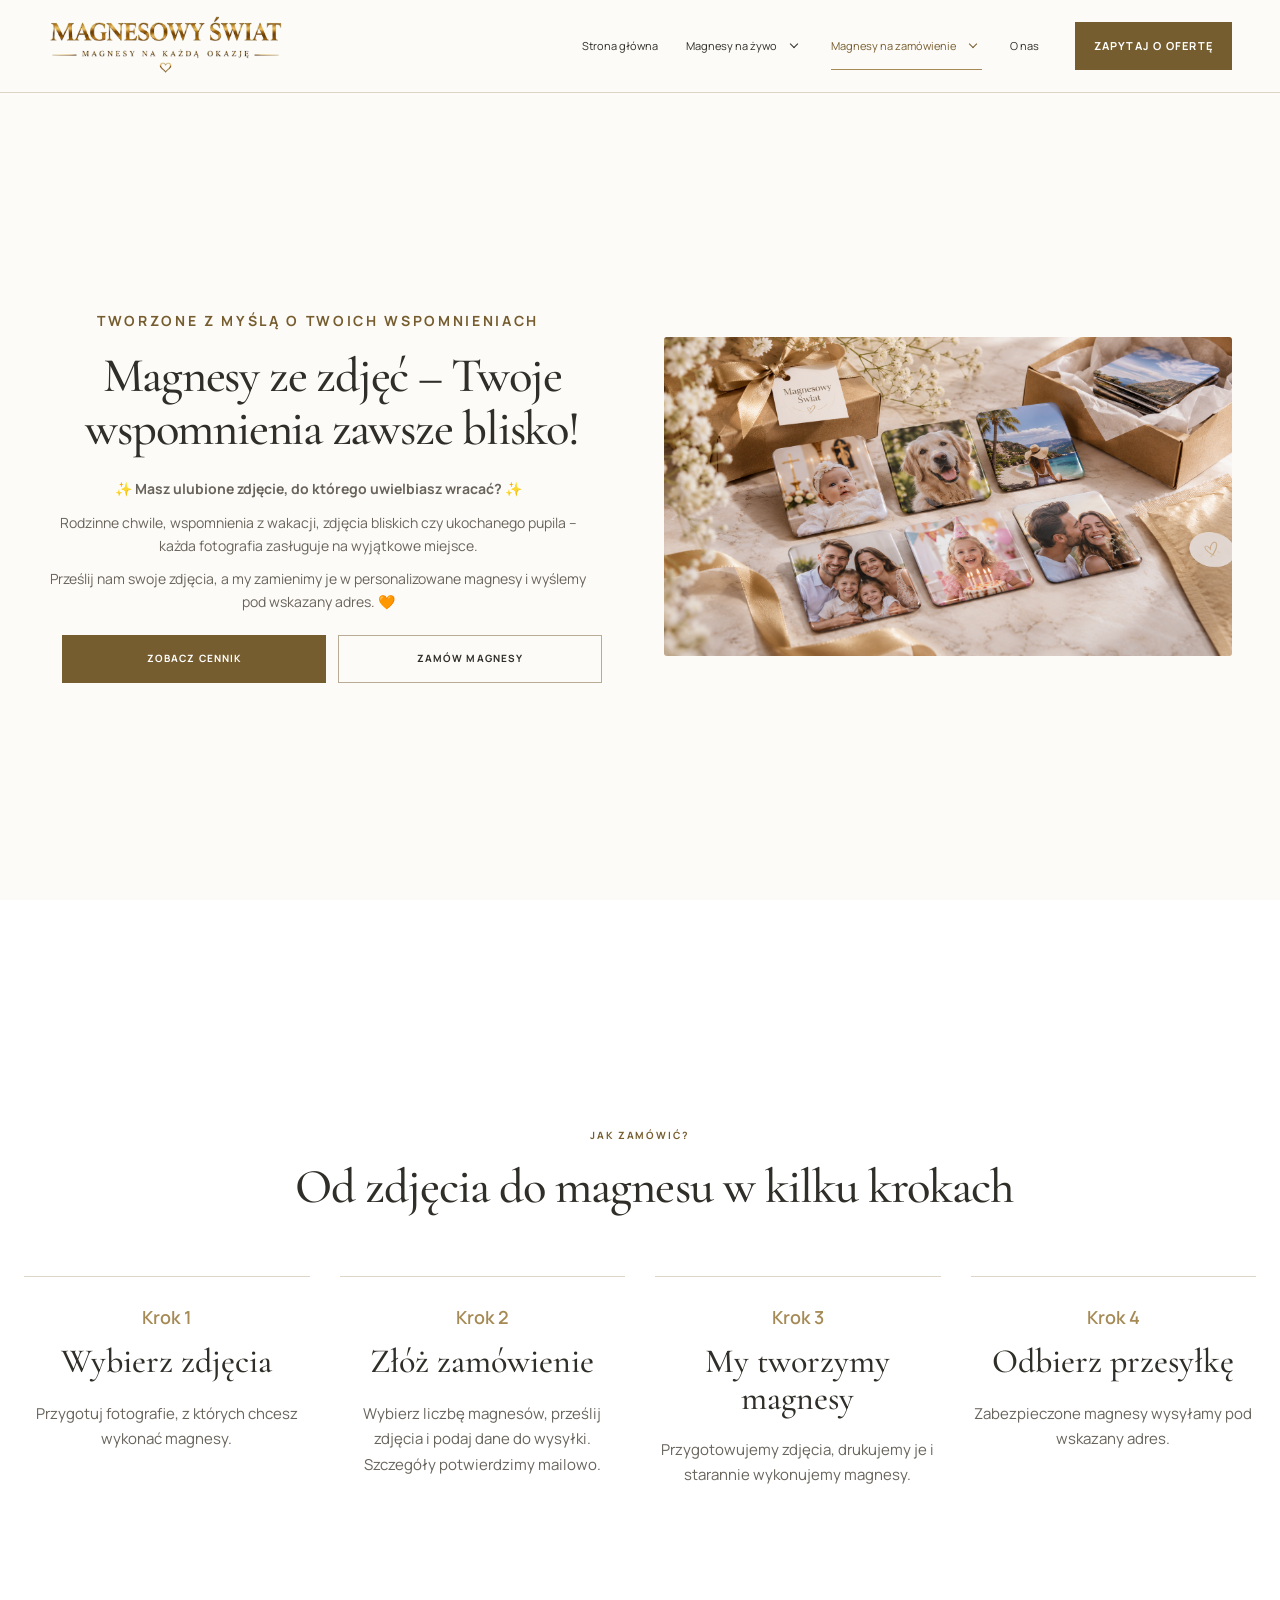
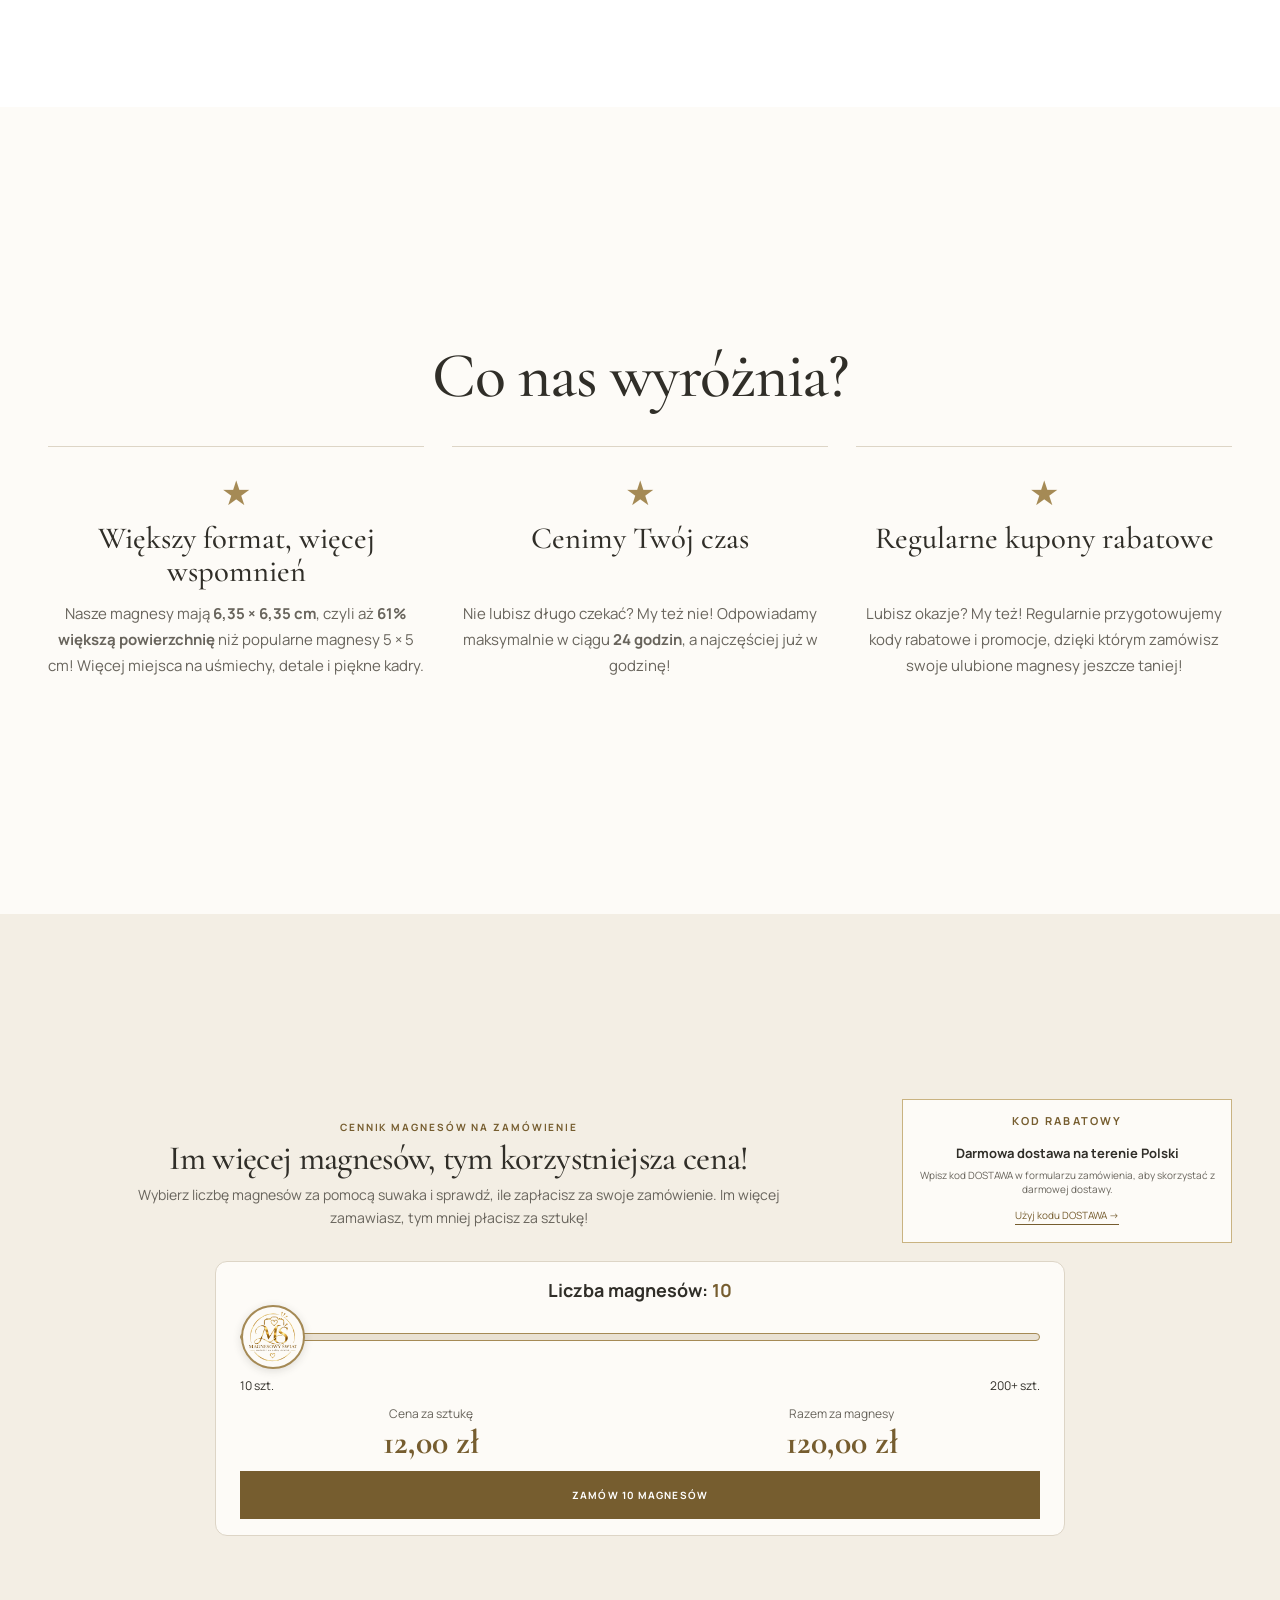
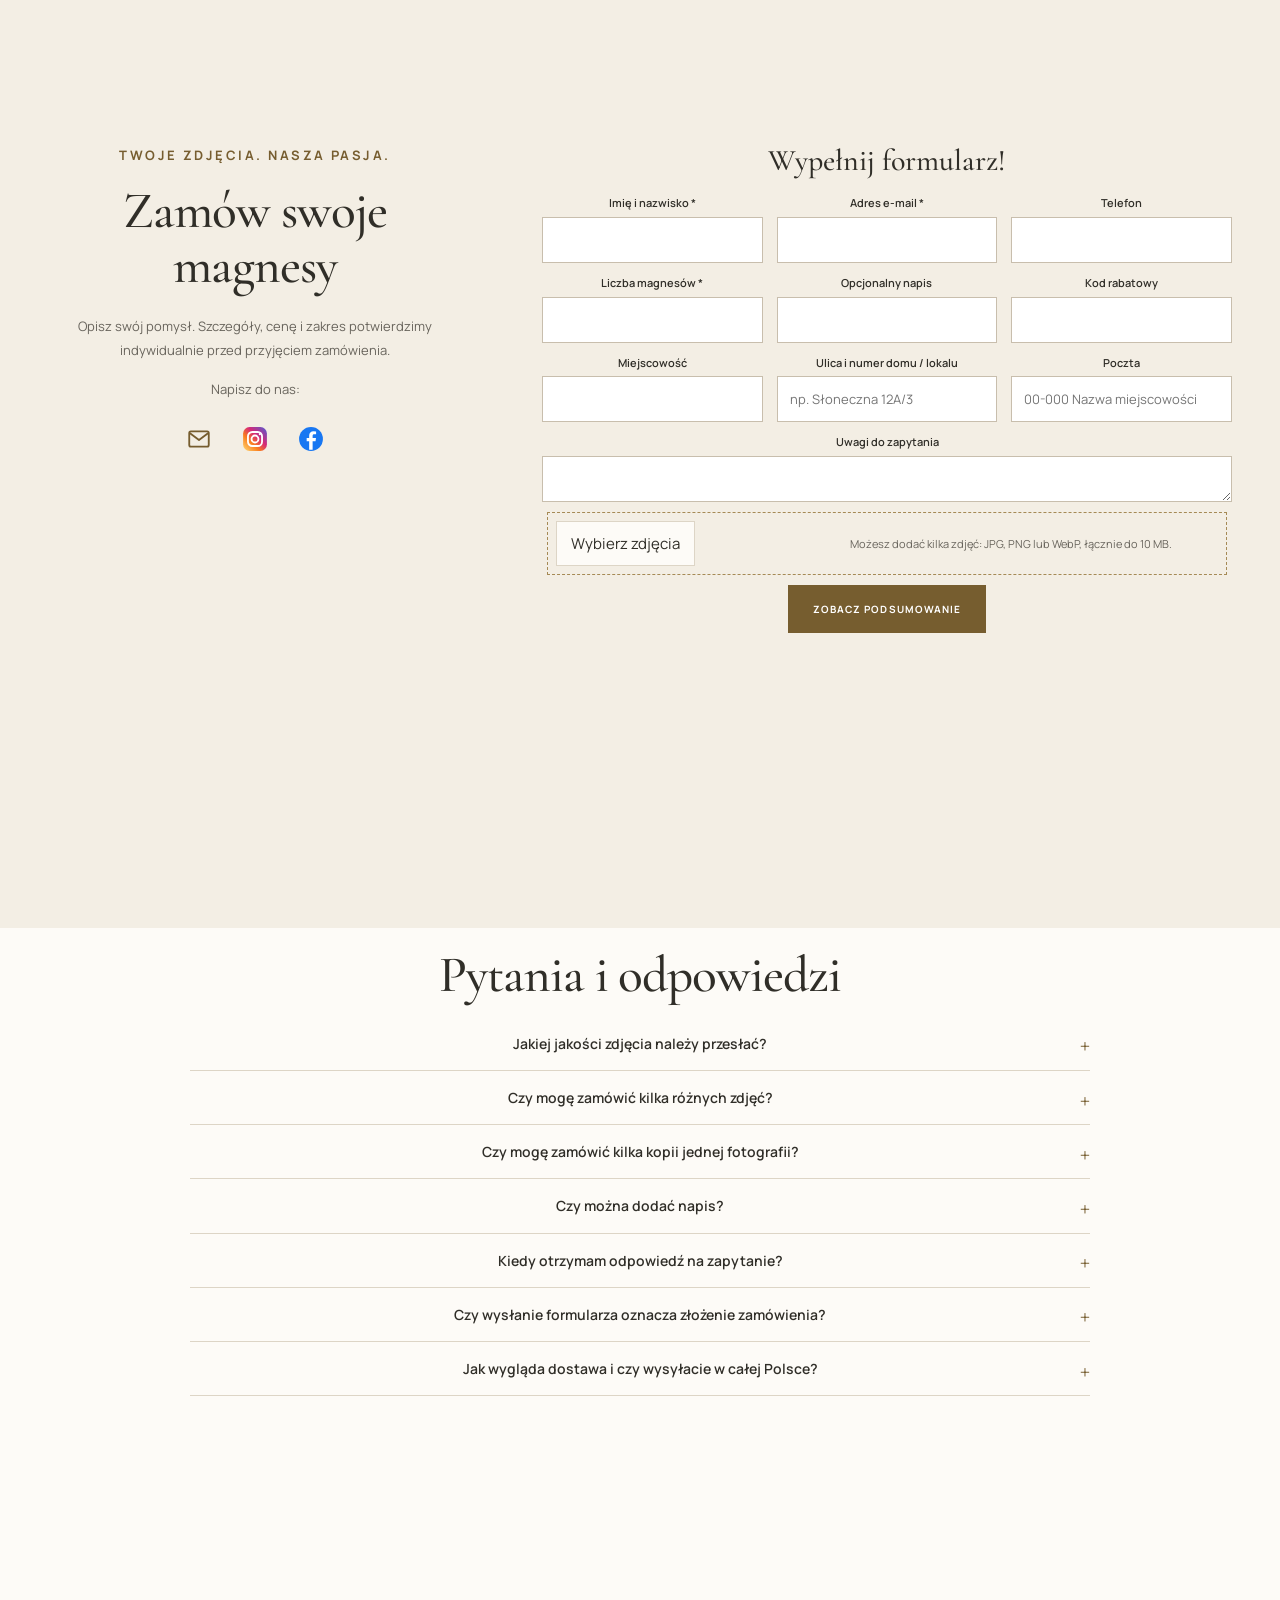
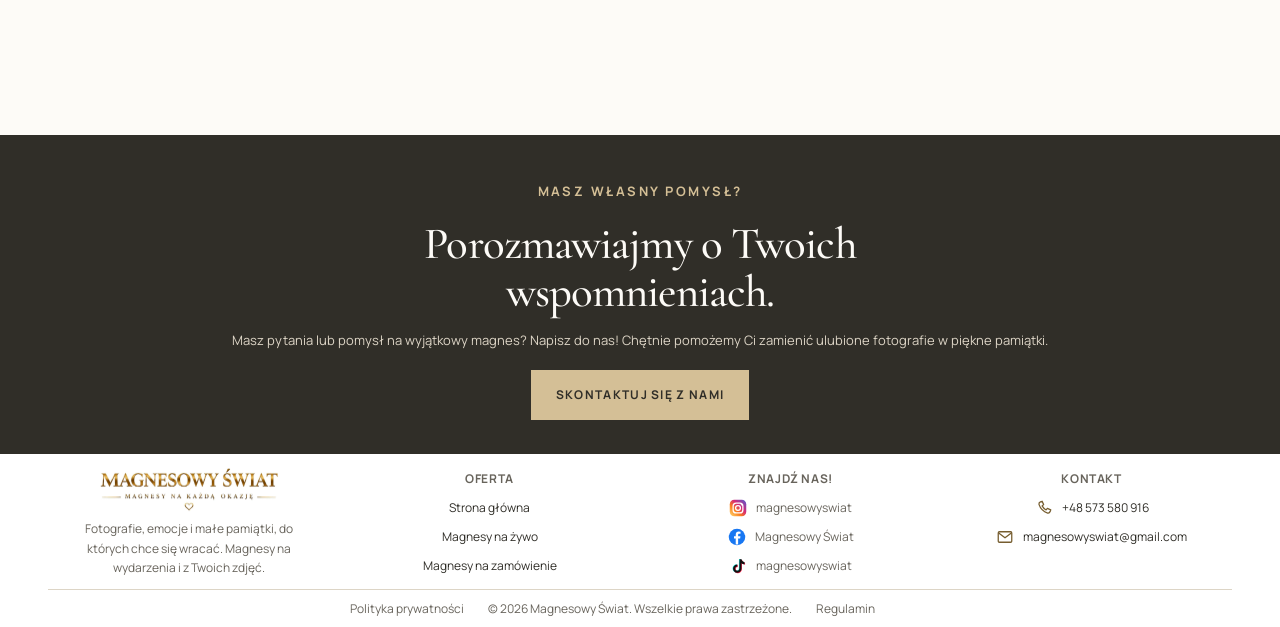
==== magnesy-na-zamowienie/index.html @ cea6df50 "Uprosc komunikat wysylania i zablokuj wielokrotne wyslanie" ====
<!doctype html>
<html lang="pl">
<head>
<meta charset="utf-8">
<meta name="viewport" content="width=device-width, initial-scale=1">
<title>Magnesy na zamówienie ze zdjęć | Magnesowy Świat</title>
<meta name="description" content="Zamień rodzinne, wakacyjne i ulubione zdjęcia w personalizowane magnesy 6,35 × 6,35 cm. Indywidualne zamówienia i wysyłka na terenie Polski.">
<meta name="robots" content="index, follow">
<link rel="canonical" href="https://magnesowyswiat.pl/magnesy-na-zamowienie/">
<script type="application/ld+json">
{
  "@context": "https://schema.org",
  "@type": "BreadcrumbList",
  "itemListElement": [
    {"@type": "ListItem", "position": 1, "name": "Magnesowy Świat", "item": "https://magnesowyswiat.pl/"},
    {"@type": "ListItem", "position": 2, "name": "Magnesy na zamówienie", "item": "https://magnesowyswiat.pl/magnesy-na-zamowienie/"}
  ]
}
</script>
<meta name="theme-color" content="#fdfbf7">
<link rel="icon" type="image/png" href="../images/logo.png">
<link rel="stylesheet" href="../css/style.css?v=20261112-caption-per-photo">
<script src="../js/calendar-pl.js?v=20261108-pl-calendar" defer></script>
<script src="../js/discounts-order.js?v=20261112-order-delivery-offer" defer></script>
<script src="../js/script.js?v=20261119-sending-state" defer>
</script>
</head>
<body class="page-order">
<a class="skip-link" href="#main">Przejdź do treści</a>
<header class="site-header">
<div class="wrap header-inner">
<a class="brand" href="../" aria-label="Magnesowy Świat — strona główna">
<img src="../images/logo-header.png" alt="Magnesowy Świat — magnesy na każdą okazję" width="720" height="182">
</a>
<button class="menu-toggle" type="button" aria-expanded="false" aria-controls="navigation" aria-label="Otwórz menu">☰</button>
<nav id="navigation" class="main-nav" aria-label="Nawigacja główna">
<a href="../">Strona główna</a>
<details class="nav-dropdown" data-service="live"><summary><a class="nav-service-link" href="../magnesy-na-zywo/">Magnesy na żywo</a> <span class="nav-chevron" aria-hidden="true"></span></summary><div class="nav-dropdown-links"><a href="../magnesy-na-zywo/">Cała oferta na żywo</a><a href="../magnesy-na-zywo/#jak-dzialamy">Jak działamy</a><a href="../magnesy-na-zywo/#okazje">Okazje</a><a href="../magnesy-na-zywo/#wyrozniki">Co nas wyróżnia</a><a href="../magnesy-na-zywo/#pakiety">Cennik</a><a href="../magnesy-na-zywo/#oferta-firmowa">Dla firm</a><a href="../magnesy-na-zywo/#rezerwacja">Zapytaj o termin</a></div></details>
<details class="nav-dropdown" data-service="order"><summary><a class="nav-service-link" href="../magnesy-na-zamowienie/">Magnesy na zamówienie</a> <span class="nav-chevron" aria-hidden="true"></span></summary><div class="nav-dropdown-links"><a href="../magnesy-na-zamowienie/">Cała oferta na zamówienie</a><a href="../magnesy-na-zamowienie/#jak-zamowic">Jak zamówić</a><a href="../magnesy-na-zamowienie/#wyrozniki">Co nas wyróżnia</a><a href="../magnesy-na-zamowienie/#cennik">Cennik</a><a href="../magnesy-na-zamowienie/#zamowienie">Zamów magnesy</a><a href="../magnesy-na-zamowienie/#faq">Pytania i odpowiedzi</a><a href="../magnesy-na-zamowienie/#kontakt">Kontakt</a></div></details>
<a href="../#o-nas">O nas</a>
<a class="button nav-cta" href="../#kontakt">Zapytaj o ofertę</a>
</nav>
</div>
</header>
<main id="main">
<section id="oferta" class="hero hero--service hero--order hero--compact">
<div class="wrap hero-grid">
<div class="hero-copy">
<p class="eyebrow">Tworzone z myślą o Twoich wspomnieniach</p>
<h1>Magnesy ze zdjęć – Twoje wspomnienia zawsze blisko!</h1>
<div class="hero-story">
<p>✨ <strong>Masz ulubione zdjęcie, do którego uwielbiasz wracać?</strong> ✨</p>
<p>Rodzinne chwile, wspomnienia z wakacji, zdjęcia bliskich czy ukochanego pupila – każda fotografia zasługuje na wyjątkowe miejsce.</p>
<p>Prześlij nam swoje zdjęcia, a my zamienimy je w personalizowane magnesy i wyślemy pod wskazany adres. 🧡</p>
</div>
<div class="actions">
<a class="button" href="#cennik">Zobacz cennik</a>
<a class="button button--outline" href="#zamowienie">Zamów magnesy</a>
</div>
</div>
<figure class="hero-image">
<img src="../images/na-zamowienie-glowne.png" alt="Magnesy ze zdjęciami rodziny, dziecka, psa i wakacji obok ozdobnych pudełek" loading="eager" fetchpriority="high" width="1672" height="941" decoding="async">
</figure>
</div>
</section>
<section id="jak-zamowic" class="section section--white">
<div class="wrap">
<div class="section-heading">
<p class="eyebrow">Jak zamówić?</p>
<h2 class="order-process-title">Od zdjęcia do magnesu w kilku krokach</h2>
</div>
<div class="step-grid">
<article class="process-step">
<span class="number">Krok 1</span>
<h3>Wybierz zdjęcia</h3>
<p>Przygotuj fotografie, z których chcesz wykonać magnesy.</p>
</article>
<article class="process-step">
<span class="number">Krok 2</span>
<h3>Złóż zamówienie</h3>
<p>Wybierz liczbę magnesów, prześlij zdjęcia i podaj dane do wysyłki. Szczegóły potwierdzimy mailowo.</p>
</article>
<article class="process-step">
<span class="number">Krok 3</span>
<h3>My tworzymy magnesy</h3>
<p>Przygotowujemy zdjęcia, drukujemy je i starannie wykonujemy magnesy.</p>
</article>
<article class="process-step">
<span class="number">Krok 4</span>
<h3>Odbierz przesyłkę</h3>
<p>Zabezpieczone magnesy wysyłamy pod wskazany adres.</p>
</article>
</div>
</div>
</section>
<section id="wyrozniki" class="section live-differences order-differences">
<div class="wrap">
<div class="section-heading">
<h2>Co nas wyróżnia?</h2>
</div>
<div class="live-benefits">
<article class="benefit">
<span class="benefit-star" aria-hidden="true">★</span>
<h3>Większy format, więcej wspomnień</h3>
<p>Nasze magnesy mają <strong>6,35 × 6,35 cm</strong>, czyli aż <strong>61% większą powierzchnię</strong> niż popularne magnesy 5 × 5 cm! Więcej miejsca na uśmiechy, detale i piękne kadry.</p>
</article>
<article class="benefit">
<span class="benefit-star" aria-hidden="true">★</span>
<h3>Cenimy Twój czas</h3>
<p>Nie lubisz długo czekać? My też nie! Odpowiadamy maksymalnie w ciągu <strong>24 godzin</strong>, a najczęściej już w godzinę!</p>
</article>
<article class="benefit">
<span class="benefit-star" aria-hidden="true">★</span>
<h3>Regularne kupony rabatowe</h3>
<p>Lubisz okazje? My też! Regularnie przygotowujemy kody rabatowe i promocje, dzięki którym zamówisz swoje ulubione magnesy jeszcze taniej!</p>
</article>
</div>
</div>
</section>
<section id="cennik" class="section section--soft">
<div class="wrap">
<div class="pricing-intro order-pricing-intro">
<div class="section-heading">
<p class="eyebrow">Cennik magnesów na zamówienie</p>
<h2>Im więcej magnesów, tym korzystniejsza cena!</h2>
<p>Wybierz liczbę magnesów za pomocą suwaka i sprawdź, ile zapłacisz za swoje zamówienie. Im więcej zamawiasz, tym mniej płacisz za sztukę!</p>
</div>
<aside class="launch-offer order-delivery-offer" aria-label="Rabat na darmową dostawę">
<div>
<p class="eyebrow">Kod rabatowy</p>
<p class="launch-title">Darmowa dostawa na terenie Polski</p>
<p class="launch-description">Wpisz kod DOSTAWA w formularzu zamówienia, aby skorzystać z darmowej dostawy.</p>
<button class="text-link" type="button" data-launch-code="DOSTAWA">Użyj kodu DOSTAWA →</button>
</div>
</aside>
</div>
<div class="quantity-calculator" data-quantity-calculator>
<label for="magnet-quantity">Liczba magnesów: <output id="magnet-count" for="magnet-quantity">10</output></label>
<input id="magnet-quantity" type="range" min="10" max="201" step="1" value="10">
<div class="quantity-range-labels"><span>10 szt.</span><span>200+ szt.</span></div>
<div id="magnet-bulk-field" class="field" hidden>
<label for="magnet-bulk-quantity">Podaj konkretną liczbę magnesów *</label>
<input id="magnet-bulk-quantity" type="number" min="201" max="10000" step="1" inputmode="numeric" disabled>
</div>
<div class="quantity-totals" aria-live="polite" aria-atomic="true">
<p>Cena za sztukę <strong id="magnet-unit-price">12,00 zł</strong></p>
<p>Razem za magnesy <strong id="magnet-total-price">120,00 zł</strong></p>
</div>
<p id="magnet-discount-note" class="field-hint" role="status"></p>
<a class="button" id="magnet-order" data-quantity="10" href="#zamowienie">Zamów 10 magnesów</a>
<noscript><p>Do przeliczania ceny suwakiem potrzebny jest JavaScript. Podaj liczbę magnesów w formularzu, a potwierdzimy cenę mailowo.</p></noscript>
</div>
</div>
</section>
<section id="zamowienie" class="section section--soft">
<div class="wrap">
<div class="form-layout">
<div class="form-intro">
<p class="eyebrow">Twoje zdjęcia. Nasza pasja.</p>
<h2>Zamów swoje magnesy</h2>
<p>Opisz swój pomysł. Szczegóły, cenę i zakres potwierdzimy indywidualnie przed przyjęciem zamówienia.</p>

<p>Napisz do nas:</p>
<ul class="live-contact-links">
<li>
<a class="contact-icon-link" href="mailto:magnesowyswiat@gmail.com" aria-label="Napisz: magnesowyswiat@gmail.com"><svg class="contact-icon" width="18" height="18" viewBox="0 0 24 24" fill="none" aria-hidden="true" focusable="false"><rect x="3" y="5" width="18" height="14" rx="1.5" stroke="currentColor" stroke-width="1.7"/><path d="m4 7 8 6 8-6" stroke="currentColor" stroke-width="1.7" stroke-linecap="round" stroke-linejoin="round"/></svg></a>
</li>
<li>
<a class="contact-icon-link" href="https://www.instagram.com/magnesowyswiat/" target="_blank" rel="noopener noreferrer" aria-label="Instagram: magnesowyswiat"><svg class="social-icon" width="18" height="18" fill="none" viewBox="0 0 24 24" aria-hidden="true" focusable="false"><defs><linearGradient id="contact-instagram-gradient" x1="0" y1="1" x2="1" y2="0"><stop stop-color="#FEDA75"/><stop offset=".35" stop-color="#FA7E1E"/><stop offset=".6" stop-color="#D62976"/><stop offset="1" stop-color="#4F5BD5"/></linearGradient></defs><rect x="1" y="1" width="22" height="22" rx="6" fill="url(#contact-instagram-gradient)" stroke="none"/><rect x="5.5" y="5.5" width="13" height="13" rx="4" stroke="#fff" stroke-width="1.7"/><circle cx="12" cy="12" r="3.2" stroke="#fff" stroke-width="1.7"/><circle cx="16.5" cy="7.5" r="1" fill="#fff" stroke="none"/></svg></a>
</li>
<li>
<a class="contact-icon-link" href="https://www.facebook.com/profile.php?id=61595989786052" target="_blank" rel="noopener noreferrer" aria-label="Facebook: Magnesowy Świat"><svg class="social-icon" width="18" height="18" fill="none" viewBox="0 0 24 24" aria-hidden="true" focusable="false"><circle cx="12" cy="12" r="11" fill="#1877F2" stroke="none"/><path d="M13.5 22v-8h2.7l.4-3h-3.1V9.2c0-.9.3-1.5 1.6-1.5h1.6V5a20 20 0 0 0-2.4-.2c-2.4 0-4 1.5-4 4.1V11H8v3h2.3v8Z" fill="#fff" stroke="none"/></svg></a>
</li>
</ul>
</div>
<form id="order-form" data-inquiry="order" action="https://formsubmit.co/magnesowyswiat@gmail.com" method="POST" enctype="multipart/form-data" accept-charset="UTF-8">
<input type="hidden" name="_subject" value="[NA ZAMÓWIENIE] Zapytanie o magnesy ze zdjęć | Magnesowy Świat">
<input type="hidden" name="Rodzaj zapytania" value="Magnesy na zamówienie ze zdjęć">
<input type="hidden" name="_template" value="table">
<input type="hidden" name="_captcha" value="false">
<input type="hidden" name="_url" value="https://magnesowyswiat.pl/magnesy-na-zamowienie/">
<input type="hidden" name="_next" value="https://magnesowyswiat.pl/magnesy-na-zamowienie/?wyslano=1#zamowienie">
<input type="text" name="_honey" tabindex="-1" autocomplete="off" aria-hidden="true" style="display:none">
<div data-attachments hidden></div>
<input type="hidden" name="Zdjęcia i liczba kopii" id="photo-summary">
<h3 class="form-fields-title">Wypełnij formularz!</h3>
<div class="form-grid">
<div class="field ">
<label for="f-name">Imię i nazwisko *</label>
<input id="f-name" name="Imię i nazwisko" required type="text" autocomplete="name">
</div>
<div class="field ">
<label for="f-email">Adres e-mail *</label>
<input id="f-email" name="email" required type="email" autocomplete="email">
</div>
<div class="field ">
<label for="f-phone">Telefon</label>
<input id="f-phone" name="Numer telefonu" type="tel" autocomplete="tel">
</div>
<div class="field ">
<label for="f-quantity">Liczba magnesów *</label>
<input id="f-quantity" name="Liczba magnesów" required type="number" min="1" max="10000">
</div>
<div class="field ">
<label for="f-caption">Opcjonalny napis</label>
<input id="f-caption" name="Napis" type="text">
</div>
<div class="field">
<label for="f-discount-code">Kod rabatowy</label>
<input id="f-discount-code" name="Kod rabatowy" type="text" maxlength="100" spellcheck="false" aria-describedby="discount-status">
</div>
<div class="discount-feedback field--full">
<p id="discount-status" class="field-hint" role="status"></p>
</div>
<fieldset class="field--full" aria-label="Dane do dostawy"><div class="form-grid">
<div class="field"><label for="f-delivery-town">Miejscowość</label><input id="f-delivery-town" name="Miejscowość dostawy" type="text" autocomplete="shipping address-level2" maxlength="150"></div>
<div class="field"><label for="f-delivery-street">Ulica i numer domu / lokalu</label><input id="f-delivery-street" name="Ulica i numer domu/lokalu" type="text" autocomplete="shipping street-address" maxlength="200" placeholder="np. Słoneczna 12A/3"></div>
<div class="field"><label for="f-post-office">Poczta</label><input id="f-post-office" name="Poczta" type="text" maxlength="160" placeholder="00-000 Nazwa miejscowości" pattern="[0-9]{2}-[0-9]{3}\s+\S.*" title="Wpisz kod i miejscowość poczty, np. 34-600 Limanowa"></div>
</div></fieldset>

<div class="field field--full">
<label for="f-message">Uwagi do zapytania</label>
<textarea id="f-message" name="Uwagi do zamówienia" rows="2" maxlength="5000">
</textarea>
</div>
<div class="field field--full">
<div class="upload-zone">
<input id="photos" type="file" accept="image/jpeg,image/png,image/webp" multiple aria-label="Dodaj zdjęcia" aria-describedby="photo-help">
<div class="upload-picker"><button id="photo-picker" type="button">Wybierz zdjęcia</button></div>
<p id="photo-help">Możesz dodać kilka zdjęć: JPG, PNG lub WebP, łącznie do 10 MB.</p>
</div>
<p id="photo-status" role="status"></p>
<div class="photo-previews" id="photo-previews"></div>
</div>
<div class="field--full">
<button class="button" type="submit">ZOBACZ PODSUMOWANIE</button>
<p class="form-status" role="status">
</p>
</div>
</div>
</form>
</div>
</div>
</section>
<section id="faq" class="section ">
<div class="wrap">
<div class="section-heading">
<h2>Pytania i odpowiedzi</h2>
</div>
<div class="faq">
<details>
<summary>Jakiej jakości zdjęcia należy przesłać?</summary>
<p>Najlepiej oryginalne, ostre i dobrze oświetlone pliki. Unikaj zrzutów ekranu i mocno skompresowanych kopii. Poprawność zdjęcia ocenimy przed realizacją. Plik powinien mieć proporcje kwadratu oraz rozdzielczość minimum 768 x 768 pikseli.</p>
</details>
<details>
<summary>Czy mogę zamówić kilka różnych zdjęć?</summary>
<p>Tak, możesz wybrać różne fotografie i ustalić liczbę magnesów dla każdej z nich.</p>
</details>
<details>
<summary>Czy mogę zamówić kilka kopii jednej fotografii?</summary>
<p>Tak. Przy każdym wybranym zdjęciu możesz podać liczbę egzemplarzy.</p>
</details>
<details>
<summary>Czy można dodać napis?</summary>
<p>Tak, wpisz propozycję napisu lub datę. Układ i czytelność potwierdzimy przed wykonaniem.</p>
</details>
<details>
<summary>Kiedy otrzymam odpowiedź na zapytanie?</summary>
<p>Odezwiemy się w ciągu maksymalnie 24 godzin, ale najczęściej odpisujemy już w ciągu godziny! Termin wykonania magnesów ustalimy indywidualnie przed przyjęciem zamówienia.</p>
</details>
<details>
<summary>Czy wysłanie formularza oznacza złożenie zamówienia?</summary>
<p>Przed przyjęciem zamówienia potwierdzimy mailowo liczbę magnesów, projekt, cenę, dostawę i termin. Wysłanie zapytania nie jest jeszcze potwierdzeniem zamówienia.</p>
</details>
<details>
<summary>Jak wygląda dostawa i czy wysyłacie w całej Polsce?</summary>
<p>Wysyłamy na terenie Polski, głównie do paczkomatów InPost. Wybrany punkt, koszt i termin nadania potwierdzamy przed realizacją zamówienia. Jeśli potrzebujesz innego sposobu dostawy, napisz do nas — ustalimy możliwości indywidualnie.</p>
</details>
</div>
</div>
</section>
<section id="kontakt" class="contact-banner order-contact-banner">
<div class="wrap">
<div>
<p class="eyebrow">Masz własny pomysł?</p>
<h2>Porozmawiajmy o Twoich wspomnieniach.</h2>
<p>Masz pytania lub pomysł na wyjątkowy magnes? Napisz do nas! Chętnie pomożemy Ci zamienić ulubione fotografie w piękne pamiątki.</p>
</div>
<a class="button " href="mailto:magnesowyswiat@gmail.com">Skontaktuj się z nami</a>
</div>
</section>
</main>
<footer class="site-footer">
<div class="wrap">
<div class="footer-grid">
<div class="footer-brand">
<a href="../">
<img src="../images/logo-header.png" alt="Magnesowy Świat" width="720" height="182" loading="lazy">
</a>
<p>Fotografie, emocje i małe pamiątki, do których chce się wracać. Magnesy na wydarzenia i z Twoich zdjęć.</p>
</div>
<div>
<p class="footer-heading">Oferta</p>
<div class="footer-links">
<a href="../">Strona główna</a>
<a href="../magnesy-na-zywo/">Magnesy na żywo</a>
<a href="../magnesy-na-zamowienie/">Magnesy na zamówienie</a>
</div>
</div>
<div>
<p class="footer-heading">Znajdź nas!</p>
<div class="footer-links">
<a class="social-link" href="https://www.instagram.com/magnesowyswiat" aria-label="Instagram: magnesowyswiat" target="_blank" rel="noopener noreferrer"><svg class="social-icon" width="18" height="18" fill="none" viewBox="0 0 24 24" aria-hidden="true" focusable="false"><defs><linearGradient id="footer-instagram-gradient" x1="0" y1="1" x2="1" y2="0"><stop stop-color="#FEDA75"/><stop offset=".35" stop-color="#FA7E1E"/><stop offset=".6" stop-color="#D62976"/><stop offset="1" stop-color="#4F5BD5"/></linearGradient></defs><rect x="1" y="1" width="22" height="22" rx="6" fill="url(#footer-instagram-gradient)" stroke="none"/><rect x="5.5" y="5.5" width="13" height="13" rx="4" stroke="#fff" stroke-width="1.7"/><circle cx="12" cy="12" r="3.2" stroke="#fff" stroke-width="1.7"/><circle cx="16.5" cy="7.5" r="1" fill="#fff" stroke="none"/></svg><span>magnesowyswiat</span></a>
<a class="social-link" href="https://www.facebook.com/profile.php?id=61595989786052" aria-label="Facebook: Magnesowy Świat" target="_blank" rel="noopener noreferrer"><svg class="social-icon" width="18" height="18" fill="none" viewBox="0 0 24 24" aria-hidden="true" focusable="false"><circle cx="12" cy="12" r="11" fill="#1877F2" stroke="none"/><path d="M13.5 22v-8h2.7l.4-3h-3.1V9.2c0-.9.3-1.5 1.6-1.5h1.6V5a20 20 0 0 0-2.4-.2c-2.4 0-4 1.5-4 4.1V11H8v3h2.3v8Z" fill="#fff" stroke="none"/></svg><span>Magnesowy Świat</span></a>
<a class="social-link" href="https://www.tiktok.com/@magnesowyswiat" aria-label="TikTok: magnesowyswiat" target="_blank" rel="noopener noreferrer"><svg class="social-icon" width="18" height="18" fill="none" viewBox="0 0 24 24" aria-hidden="true" focusable="false"><g stroke="none"><path d="M14 3h2.6a4.9 4.9 0 0 0 4.1 4.1v2.7a7.5 7.5 0 0 1-4.1-1.5v7.2a5.6 5.6 0 1 1-5.6-5.6v2.8a2.8 2.8 0 1 0 2.8 2.8Z" fill="#25F4EE" transform="translate(-.7 -.2)"/><path d="M14 3h2.6a4.9 4.9 0 0 0 4.1 4.1v2.7a7.5 7.5 0 0 1-4.1-1.5v7.2a5.6 5.6 0 1 1-5.6-5.6v2.8a2.8 2.8 0 1 0 2.8 2.8Z" fill="#FE2C55" transform="translate(.7 .5)"/><path d="M14 3h2.6a4.9 4.9 0 0 0 4.1 4.1v2.7a7.5 7.5 0 0 1-4.1-1.5v7.2a5.6 5.6 0 1 1-5.6-5.6v2.8a2.8 2.8 0 1 0 2.8 2.8Z" fill="#111111" transform="translate(0 0)"/></g></svg><span>magnesowyswiat</span></a>
</div>
</div>
<div>
<p class="footer-heading">Kontakt</p>
<div class="footer-links footer-contact">
<a class="footer-contact-link" href="tel:+48573580916" aria-label="Zadzwoń: +48 573 580 916"><svg class="contact-icon" width="18" height="18" viewBox="0 0 24 24" fill="none" aria-hidden="true" focusable="false"><path d="M7.2 3.8 9.5 3l2 4.5-2.1 1.7a15 15 0 0 0 5.4 5.4l1.7-2.1 4.5 2-.8 2.3a3 3 0 0 1-3.3 1.9A18.2 18.2 0 0 1 5.3 7.1a3 3 0 0 1 1.9-3.3Z" stroke="currentColor" stroke-width="1.7" stroke-linecap="round" stroke-linejoin="round"/></svg><span>+48 573 580 916</span></a>
<a class="footer-contact-link" href="mailto:magnesowyswiat@gmail.com" aria-label="Napisz: magnesowyswiat@gmail.com"><svg class="contact-icon" width="18" height="18" viewBox="0 0 24 24" fill="none" aria-hidden="true" focusable="false"><rect x="3" y="5" width="18" height="14" rx="1.5" stroke="currentColor" stroke-width="1.7"/><path d="m4 7 8 6 8-6" stroke="currentColor" stroke-width="1.7" stroke-linecap="round" stroke-linejoin="round"/></svg><span>magnesowyswiat@gmail.com</span></a>
</div>
</div>
</div>
<div class="footer-bottom">
<a class="footer-button" href="../polityka-prywatnosci.pdf" target="_blank" rel="noopener noreferrer" aria-label="Polityka prywatności (PDF, otwiera się w nowej karcie)">Polityka prywatności</a>
<span class="footer-copyright">© 2026 Magnesowy Świat. Wszelkie prawa zastrzeżone.</span>
<a class="footer-button" href="../regulamin.pdf" target="_blank" rel="noopener noreferrer" aria-label="Regulamin (PDF, otwiera się w nowej karcie)">Regulamin</a>
</div>
</div>
</footer>
<dialog id="info-dialog" aria-labelledby="info-title">
<div class="dialog-top">
<h2 id="info-title">Informacje</h2>
<button class="dialog-close" data-close aria-label="Zamknij">×</button>
</div>
<div class="dialog-body" id="info-body">
</div>
</dialog>
<dialog id="order-summary-dialog" class="order-summary-dialog" aria-labelledby="order-summary-title">
<div class="dialog-top">
<h2 id="order-summary-title">Podsumowanie zapytania</h2>
<button class="dialog-close" type="button" data-close aria-label="Zamknij podsumowanie">×</button>
</div>
<div id="order-summary-content" class="order-summary-content"></div>
<div class="order-summary-actions">
<button class="button button--outline" type="button" data-close>Wróć i popraw</button>
<button id="confirm-order-submit" class="button" type="submit" form="order-form">WYŚLIJ ZAPYTANIE</button>
</div>
</dialog>
<dialog class="lightbox" id="lightbox" aria-label="Powiększenie fotografii">
<div class="dialog-top">
<span>Inspiracje fotograficzne</span>
<button class="dialog-close" data-close aria-label="Zamknij zdjęcie">×</button>
</div>
<img id="lightbox-image" alt="">
<p class="lightbox-caption" id="lightbox-caption">
</p>
</dialog>
<noscript>
<style>form[data-inquiry]{display:none}@media(max-width:980px){.main-nav{display:flex;position:static;flex-wrap:wrap}.menu-toggle{display:none}.header-inner{flex-wrap:wrap}.site-header{position:static;height:auto}}</style>
<p class="wrap">Włącz JavaScript, aby wybrać zdjęcia i wysłać zapytanie z załącznikami. Bez niego skontaktuj się z nami e-mailem. Możesz napisać na magnesowyswiat@gmail.com.</p>
</noscript>
</body>
</html>
---- css/style.css ----
@import url('https://fonts.googleapis.com/css2?family=Cormorant+Garamond:wght@400;500;600;700&family=Jost:wght@300;400&family=Manrope:wght@400;500;600;700&display=swap');

:root {
  --white: #fff;
  --paper: #fdfbf7;
  --cream: #f3eee4;
  --sand: #e9e1d3;
  --gold: #a58a55;
  --gold-dark: #765d2f;
  --ink: #302e28;
  --muted: #68645c;
  --line: #ddd5c6;
  --serif: 'Cormorant Garamond', Georgia, serif;
  --sans: 'Manrope', Arial, sans-serif;
}
* { box-sizing: border-box; }
html { scroll-behavior: smooth; scroll-padding-top: 100px; }
body { margin: 0; color: var(--ink); background: var(--paper); font: 400 15px/1.8 var(--sans); }
body.menu-open { overflow: hidden; }
img { display: block; max-width: 100%; }
a { color: inherit; text-decoration: none; }
button, input, select, textarea { font: inherit; }
button, a, input, select, textarea, summary { -webkit-tap-highlight-color: transparent; }
button { cursor: pointer; }
button:disabled { cursor: default; }
button, input, select, textarea { border-radius: 0; }
:focus-visible { outline: 2px solid var(--gold-dark); outline-offset: 5px; }
[hidden] { display: none !important; }
h1, h2, h3, p, figure { margin: 0; }
h1, h2, h3 { font-family: var(--serif); font-weight: 500; line-height: 1.07; }
h1 { font-size: clamp(42px, 4.8vw, 72px); letter-spacing: -.025em; }
h2 { font-size: clamp(36px, 4vw, 54px); letter-spacing: -.02em; }
h3 { font-size: 30px; }
p { color: var(--muted); }
p + p { margin-top: 16px; }
.wrap { width: min(1260px, calc(100% - 96px)); margin-inline: auto; }
.section { padding: 96px 0; }
.section--soft { background: var(--cream); }
.section--white { background: var(--white); }
.eyebrow { display: block; font-size: 10px; line-height: 1.6; letter-spacing: .19em; text-transform: uppercase; font-weight: 700; color: var(--gold-dark); margin-bottom: 18px; }
.section-heading { max-width: 690px; margin-bottom: 44px; }
.section-heading p { margin-top: 20px; }
.text-link { text-decoration: underline; text-decoration-thickness: 1px; text-underline-offset: 5px; }
.actions { display: flex; align-items: center; flex-wrap: wrap; gap: 12px; margin-top: 30px; }
.button { display: inline-flex; align-items: center; justify-content: center; gap: 12px; min-height: 48px; padding: 13px 24px; border: 1px solid var(--gold-dark); background: var(--gold-dark); color: var(--white); text-transform: uppercase; font-size: 10px; letter-spacing: .11em; font-weight: 700; line-height: 1.5; transition: background .2s, border-color .2s, transform .2s; text-align: center; }
.button:hover { background: var(--ink); border-color: var(--ink); transform: translateY(-2px); }
.button--outline { color: var(--ink); background: transparent; border-color: #b8ac96; }
.button--outline:hover { color: var(--white); }
.button svg, .text-arrow svg { width: 18px; height: 18px; }
.icon { width: 24px; height: 24px; fill: none; stroke: currentColor; stroke-width: 1.35; stroke-linecap: round; stroke-linejoin: round; }
.skip-link { position: fixed; top: 8px; left: 12px; z-index: 1000; padding: 10px 18px; background: var(--white); transform: translateY(-200%); }
.skip-link:focus { transform: none; }
.site-header { position: sticky; top: 0; z-index: 100; background: rgba(253,251,247,.98); border-bottom: 1px solid var(--line); }
.header-inner { min-height: 92px; display: flex; align-items: center; justify-content: space-between; gap: 28px; }
.brand img { width: 235px; height: auto; }
.main-nav { display: flex; align-items: center; gap: 28px; }
.main-nav > a { font-size: 11px; white-space: nowrap; }
.main-nav > a:not(.button) { padding-block: 14px; border-bottom: 1px solid transparent; }
.main-nav > a:hover, .main-nav > a[aria-current=page] { color: var(--gold-dark); border-bottom-color: var(--gold); }
.main-nav .nav-cta { margin-left: 8px; padding: 13px 18px; color: var(--white); }
.menu-toggle { display: none; width: 46px; height: 46px; border: 1px solid var(--line); background: transparent; color: var(--ink); align-items: center; justify-content: center; }
.menu-toggle svg { width: 22px; height: 22px; }
.hero { padding: 48px 0 70px; }
.hero-grid { display: grid; grid-template-columns: 1fr 1fr; gap: 70px; align-items: center; }
.hero-copy { padding-block: 24px; }
.hero-copy h1 { margin-bottom: 28px; }
.hero-copy h1 em { font-style: normal; color: var(--gold-dark); }
.hero-copy p { font-size: 14px; max-width: 540px; }
.hero-image { position: relative; min-width: 0; }
.hero-image > img { width: 100%; height: clamp(460px, 46vw, 660px); object-fit: cover; border-radius: 3px; }
.hero--home .hero-image > img { object-position: 52% center; }
.photo-note { display: block; margin-top: 9px; font-size: 9px; color: var(--muted); letter-spacing: .015em; }
.offers-grid { display: grid; grid-template-columns: repeat(2, minmax(0, 1fr)); gap: 28px; }
.offer { min-width: 0; display: flex; flex-direction: column; overflow: hidden; border: 1px solid var(--line); border-radius: 14px; background: var(--paper); box-shadow: 0 8px 24px rgba(48,46,40,.035); }
.offer-photo { display: block; overflow: hidden; }
.offer-photo img { width: 100%; aspect-ratio: 16 / 10; height: auto; object-fit: cover; object-position: center 42%; transition: transform .5s; }
.offer:hover .offer-photo img { transform: scale(1.025); }
.offer-content { display: flex; flex: 1; flex-direction: column; padding: 28px 30px 30px; }
.offer-index { font-size: 10px; color: var(--gold-dark); letter-spacing: .12em; text-transform: uppercase; margin-bottom: 12px; }
.offer h3 { font-size: clamp(28px, 2.6vw, 36px); line-height: 1.15; margin-bottom: 16px; }
.offer p { font-size: 14px; line-height: 1.7; max-width: 510px; }
.offer p + p { margin-top: 10px; }
.offer-content p:last-of-type { margin-bottom: 24px; }
.offer-content .button { margin-top: auto; align-self: flex-start; min-width: 220px; }
.section.home-offers { padding-top: 32px; }
.page-home .home-offers { padding-bottom: 28px; }
.page-home #o-nas { padding-top: 28px; }
.home-offers .section-heading { max-width: 760px; margin-inline: auto; text-align: center; }
.home-offers .section-heading h2 { font-size: clamp(32px, 3.4vw, 46px); }
.home-offers .section-heading > p:not(.eyebrow) { max-width: 680px; margin-inline: auto; font-size: 14px; }
.benefit-grid { display: grid; grid-template-columns: repeat(4, 1fr); gap: 32px; }
.benefit { border-top: 1px solid var(--line); padding-top: 26px; }
.benefit .icon { color: var(--gold-dark); margin-bottom: 22px; width: 28px; height: 28px; }
.benefit h3 { font-size: 28px; margin-bottom: 12px; }
.benefit p { font-size: 13px; }
.gallery { display: grid; grid-template-columns: repeat(3, 1fr); gap: 24px; }
.gallery figure { min-width: 0; }
.gallery-photo { display: block; width: 100%; padding: 0; border: 0; background: var(--cream); overflow: hidden; text-align: left; }
.gallery-photo img { width: 100%; height: 270px; object-fit: cover; transition: transform .35s; }
.gallery-photo:hover img { transform: scale(1.03); }
.gallery figcaption { display: flex; justify-content: space-between; align-items: center; gap: 12px; margin-top: 12px; font-size: 12px; }
.gallery figcaption small { font-size: 9px; color: var(--muted); }
.photo-placeholder { min-height: 270px; display: flex; flex-direction: column; align-items: center; justify-content: center; gap: 12px; padding: 26px; background: var(--cream); border: 1px solid var(--line); text-align: center; }
.photo-placeholder .icon { width: 32px; height: 32px; color: var(--gold); }
.photo-placeholder span { font-family: var(--serif); font-size: 30px; }
.photo-placeholder small { max-width: 220px; color: var(--muted); font-size: 10px; }
.editorial { display: grid; grid-template-columns: .9fr 1.1fr; gap: 90px; align-items: center; }
.editorial-copy h2 { margin-bottom: 26px; }
.editorial-copy p { font-size: 14px; }
.signature { margin-top: 24px; width: 185px; height: auto; }
.area { display: grid; grid-template-columns: 1fr 1.4fr; gap: 60px; align-items: start; padding-block: 44px; border-block: 1px solid var(--line); }
.area h2 { font-size: 42px; }
.area p { max-width: 650px; font-size: 15px; }
.area .icon { margin-bottom: 16px; color: var(--gold-dark); }
.contact-banner { background: var(--ink); color: var(--paper); padding-block: 38px; }
.contact-banner .wrap { display: flex; gap: 24px; justify-content: space-between; align-items: center; }
.contact-banner h2 { max-width: 650px; font-size: clamp(36px, 4vw, 54px); }
.contact-banner .eyebrow { color: #d4bf96; }
.contact-banner p { color: #ddd5c6; margin-top: 14px; font-size: 13px; }
.contact-banner .actions { margin: 0; flex-shrink: 0; flex-direction: column; align-items: stretch; }
.contact-banner#kontakt .actions { width: min(100%, 360px); }
.contact-banner .button { min-height: 50px; padding: 12px 24px; color: var(--ink); background: #d4bf96; border-color: #d4bf96; font-size: 12px; line-height: 1.5; text-align: center; }
.contact-banner .button--outline { color: var(--ink); background: var(--paper); border-color: var(--paper); }
.contact-banner .button:hover { color: var(--ink); background: var(--white); border-color: var(--white); }
#kontakt.order-contact-banner .wrap { flex-direction: column; justify-content: center; align-items: center; text-align: center; }
#kontakt.order-contact-banner .wrap > div { max-width: 1100px; }
#kontakt.order-contact-banner h2,
#kontakt.order-contact-banner p { margin-inline: auto; }
.page-order #kontakt.order-contact-banner { padding-block: 34px; }
.page-order #kontakt.order-contact-banner .wrap { gap: 18px; }
.page-order #kontakt.order-contact-banner h2 { font-size: clamp(38px, 3.5vw, 52px); line-height: 1.08; }
.page-order #kontakt.order-contact-banner p { margin-top: 12px; }
.page-order #kontakt.order-contact-banner .button { min-height: 50px; padding-block: 12px; }
.page-order .site-footer { padding-top: 14px; }
.page-order .footer-grid { gap: 20px; padding-bottom: 10px; }
.page-order .footer-brand img { width: 180px; margin-bottom: 6px; }
.page-order .footer-heading { margin-bottom: 5px; }
.page-order .footer-links { gap: 3px; }
.page-order .footer-bottom { padding-block: 8px; }
.site-footer { padding-top: 24px; background: var(--white); }
.site-footer > .wrap { width: min(1440px, calc(100% - 96px)); }
.footer-grid { display: grid; grid-template-columns: repeat(4, minmax(0, 1fr)); align-items: start; gap: clamp(24px, 3vw, 48px); padding-bottom: 20px; }
.footer-grid > div { min-width: 0; }
.footer-grid > div:not(.footer-brand) { text-align: center; }
.footer-brand img { width: 200px; height: auto; margin-bottom: 12px; }
.footer-brand { text-align: center; }
.footer-brand img { margin-inline: auto; }
.footer-brand p { max-width: 250px; margin-inline: auto; font-size: 12px; line-height: 1.6; }
.footer-heading { display: block; font-size: 12px; letter-spacing: .05em; text-transform: uppercase; font-weight: 700; margin-bottom: 10px; }
.footer-links { display: flex; flex-direction: column; gap: 7px; font-size: 12px; line-height: 1.6; }
.footer-links > a { display: flex; align-items: center; min-height: 26px; text-align: center; font: inherit; }
.footer-contact-link { display: inline-flex; align-items: center; gap: 9px; min-height: 26px; }
.footer-contact-link span { overflow-wrap: anywhere; }
.footer-grid > div:not(.footer-brand) .footer-links { align-items: center; }
.contact-icon { display: block; flex: 0 0 18px; width: 18px; height: 18px; color: var(--gold-dark); }
.footer-links a:hover, .footer-button:hover { color: var(--gold-dark); }
.footer-button { display: inline; width: fit-content; padding: 0; border: 0; background: none; color: var(--muted); text-align: left; font: inherit; }
.footer-links small { font-size: 9px; color: var(--muted); }
.footer-bottom { padding: 12px 0; border-top: 1px solid var(--line); display: grid; grid-template-columns: minmax(0, 1fr) auto minmax(0, 1fr); align-items: center; gap: 8px 24px; font-size: 12px; color: var(--muted); }
.footer-bottom > :first-child { justify-self: end; }
.footer-bottom > :nth-child(2) { justify-self: center; text-align: center; }
.footer-bottom > :last-child { justify-self: start; text-align: left; }
.hero--service { padding-top: 20px; }
.hero--service h1 { font-size: clamp(40px, 4.3vw, 62px); }
.step-grid { display: grid; grid-template-columns: repeat(4, 1fr); gap: 30px; }
.process-step { padding-top: 20px; border-top: 1px solid var(--line); }
.process-step .number { display: block; font: 400 48px/1 var(--serif); color: var(--gold); margin-bottom: 24px; }
#jak-dzialamy, #jak-zamowic { text-align: center; }
#okazje > .wrap > .section-heading { margin-inline: auto; text-align: center; }
#jak-dzialamy .section-heading, #jak-zamowic .section-heading { margin-inline: auto; }
#jak-zamowic .order-process-title { max-width: none; white-space: nowrap; font-size: clamp(14px, 3.8vw, 62px); letter-spacing: -.02em; }
@media (min-width: 981px) {
 #jak-zamowic.section { display: flex; align-items: center; padding-block: 40px; }
 #jak-zamowic > .wrap { display: grid; width: calc(100% - 48px); gap: clamp(46px, 7vh, 76px); }
 #jak-zamowic .section-heading { margin-bottom: 0; }
 #jak-zamowic .process-step { padding-top: 28px; }
 #jak-zamowic .process-step .number { margin-bottom: 20px; font-size: 24px; }
 #jak-zamowic .process-step h3 { margin-bottom: 20px; font-size: clamp(34px, 2.35vw, 44px); }
 #jak-zamowic .process-step p { max-width: 420px; margin-inline: auto; font-size: 15px; line-height: 1.7; }
}
#jak-dzialamy .process-step .number,
#jak-zamowic .process-step .number { display: block; font: 600 18px/1.4 var(--sans); color: var(--gold); margin-bottom: 14px; }
.live-differences .benefit-star { display: block; font: 400 28px/1 var(--sans); color: var(--gold); margin-bottom: 14px; }
.page-order .order-differences { min-height: calc(100dvh - 100px); }
.page-order .order-differences .section-heading h2 { font-size: clamp(56px, 5vw, 74px); }
.page-order .order-differences .benefit-star { font-size: 34px; }
.page-order .order-differences .benefit h3 { font-size: clamp(30px, 2.4vw, 38px); }
.page-order .order-differences .benefit p { font-size: 15px; line-height: 1.75; }
.process-step h3 { font-size: 27px; margin-bottom: 14px; }
.process-step p { font-size: 12px; }
.occasion-grid { display: grid; grid-template-columns: repeat(4, minmax(0, 1fr)); gap: 18px; }
.occasion-card { min-width: 0; background: var(--paper); border: 1px solid var(--line); overflow: hidden; }
.occasion-card img { display: block; width: 100%; height: 190px; object-fit: cover; }
.occasion-card-content { padding: 22px; }
.occasion-card h3 { font-size: 24px; line-height: 1.2; margin-bottom: 8px; }
.occasion-card p { font-size: 12px; margin: 0; }
.section-note { margin-top: 28px; font-size: 12px; max-width: 920px; }
.pricing-grid { display: grid; grid-template-columns: repeat(4, 1fr); gap: 18px; }
.price-card { position: relative; display: flex; flex-direction: column; padding: 30px 24px 24px; border: 1px solid var(--line); background: var(--paper); }
.price-card--featured { border-color: var(--gold-dark); }
.price-tag { position: absolute; top: -13px; left: 24px; background: var(--gold-dark); color: var(--white); padding: 3px 12px; font-size: 9px; letter-spacing: .12em; }
.price-card h3 { font-family: var(--sans); text-transform: uppercase; font-size: 11px; letter-spacing: .16em; font-weight: 700; }
.price { font: 500 46px/1.2 var(--serif); margin: 20px 0; }
.price small { font: 400 16px var(--sans); }
.price-card ul { list-style: none; padding: 16px 0; margin: 0 0 18px; border-block: 1px solid var(--line); font-size: 12px; }
.price-card li + li { margin-top: 8px; }
.price-card p { font-size: 12px; margin-bottom: 24px; flex: 1; }
.price-card .button { width: 100%; padding-inline: 10px; }
.page-live #pakiety .price-card { text-align: center; }
.page-live #pakiety .price-card h3 { font-size: 18px; letter-spacing: .1em; }
.page-live #pakiety .price { font-family: 'Jost', var(--sans); font-size: clamp(50px, 4.2vw, 60px); font-weight: 300; line-height: 1; font-variant-numeric: lining-nums tabular-nums; letter-spacing: -.025em; color: var(--gold-dark); }
.page-live #pakiety .price small { display: inline-block; margin-left: .24em; font-family: 'Jost', var(--sans); font-size: 15px; font-weight: 300; letter-spacing: .02em; vertical-align: .2em; }
.page-live #pakiety .price-card ul { justify-content: center; }
.page-live #pakiety .price-card .button { align-self: center; }
.page-live #pakiety .price-tag { left: 50%; transform: translateX(-50%); }
#rezerwacja { text-align: center; }
#rezerwacja .form-intro { width: 100%; margin-inline: auto; text-align: center; }
#rezerwacja .live-contact-links { justify-content: center; }
#zamowienie .form-intro { width: 100%; margin-inline: auto; text-align: center; }
#zamowienie .live-contact-links { justify-content: center; }
.page-order #zamowienie.section { padding-block: 24px; }
#rezerwacja .field input,
#rezerwacja .field select,
#rezerwacja .field textarea { text-align: center; }
#rezerwacja .field select { text-align: center !important; text-align-last: center !important; }
#rezerwacja .field select option { text-align: center !important; }
#rezerwacja .discount-feedback { justify-content: center; }
@media (min-width: 981px) {
 #rezerwacja { display: flex; align-items: center; }
 #rezerwacja .form-layout { align-items: center; }
 #rezerwacja .form-intro { position: static; }
}
.faq { max-width: 900px; margin: auto; }
#faq.section { padding-block: 20px; }
#faq .section-heading { margin: 0 auto 14px; text-align: center; }
.faq details { padding: 14px 0; border-bottom: 1px solid var(--line); }
.faq summary { display: flex; justify-content: center; align-items: center; position: relative; gap: 20px; padding-inline: 40px; cursor: pointer; text-align: center; font-size: 14px; font-weight: 600; list-style: none; }
.faq summary::-webkit-details-marker { display: none; }
.faq summary::after { content: '+'; position: absolute; right: 0; font: 400 25px var(--serif); color: var(--gold-dark); }
.faq details[open] summary::after { content: '−'; }
.faq details p { max-width: 760px; margin-inline: auto; padding-top: 16px; text-align: center; font-size: 13px; }
.form-layout { display: grid; grid-template-columns: .75fr 1.25fr; gap: 80px; align-items: start; }
.form-intro { position: sticky; top: 128px; }
.form-intro h2 { margin-bottom: 22px; }
.form-intro p { font-size: 13px; }
.form-grid { display: grid; grid-template-columns: 1fr 1fr; gap: 22px 20px; }
.field { display: flex; flex-direction: column; min-width: 0; gap: 8px; }
.field--full { grid-column: 1 / -1; }
@media (min-width: 981px) {
 form[data-inquiry] .form-grid { grid-template-columns: repeat(3, minmax(0, 1fr)); gap: 10px 14px; }
 form[data-inquiry] .field { gap: 4px; }
 form[data-inquiry] .field:not(.field--full) { display: grid; grid-template-rows: auto 46px; align-content: end; }
 #rezerwacja.section { padding-block: 12px; }
 #rezerwacja .form-layout { gap: 36px; }
 #rezerwacja .form-intro h2 { font-size: clamp(30px, 2.8vw, 40px); margin-bottom: 14px; }
 form[data-inquiry] textarea { min-height: 56px; height: 56px; }
}
form[data-inquiry] #f-message { min-height: 56px; height: 56px; padding: 8px 12px; }
.page-order form[data-inquiry="order"] #f-message { min-height: 46px; height: 46px; }
form[data-inquiry] .discount-feedback { display: flex; flex-wrap: wrap; align-items: center; gap: 4px 12px; }
form[data-inquiry] .discount-feedback .field-hint { font-size: 10px; margin: 0; }
form[data-inquiry] #discount-status:empty { display: none; }
form[data-inquiry] .discount-feedback:has(#discount-status:empty) { display: none; }
@media (min-width: 981px) and (max-height: 700px) {
 #rezerwacja.section { padding-block: 4px; }
 form[data-inquiry] .form-grid { row-gap: 8px; }
 form[data-inquiry] .field:not(.field--full) { grid-template-rows: auto 44px; }
 form[data-inquiry] .field input,
 form[data-inquiry] .field select { min-height: 44px; padding-block: 8px; }
 form[data-inquiry] .discount-feedback { display: grid; grid-template-columns: 1fr auto; }
 form[data-inquiry] #discount-code-help,
 form[data-inquiry] #discount-status { grid-column: 1; grid-row: 1; }
 form[data-inquiry] #apply-discount { grid-column: 2; grid-row: 1; }
 form[data-inquiry] textarea { min-height: 56px; height: 56px; }
 form[data-inquiry] .button { min-height: 44px; padding-block: 8px; }
 form[data-inquiry] .form-status:empty { display: none; }
}
.field label, .field-label { font-size: 11px; font-weight: 600; }
.field input, .field select, .field textarea { width: 100%; min-height: 46px; padding: 11px 12px; border: 1px solid #c8bead; color: var(--ink); background: var(--white); font-size: 13px; }
.field--custom-select { position: relative; }
.field--custom-select.is-open { z-index: 5; }
.field--custom-select .native-select-hidden { position: absolute; width: 1px; height: 1px; padding: 0; overflow: hidden; clip: rect(0, 0, 0, 0); white-space: nowrap; clip-path: inset(50%); }
.custom-select-trigger { position: relative; display: block; width: 100%; min-height: 46px; padding: 11px 40px; border: 1px solid #c8bead; background: var(--white); color: var(--ink); font: inherit; font-size: 13px; text-align: center; cursor: pointer; }
.custom-select-trigger:focus-visible { outline: 2px solid var(--gold-dark); outline-offset: 2px; }
.custom-select-trigger::after { position: absolute; top: 50%; right: 14px; width: 8px; height: 8px; border-right: 1.5px solid currentColor; border-bottom: 1.5px solid currentColor; content: ""; transform: translateY(-70%) rotate(45deg); }
.field--custom-select.is-open .custom-select-trigger::after { transform: translateY(-25%) rotate(225deg); }
.custom-select-options { position: absolute; top: calc(100% + 6px); left: 0; z-index: 1; width: 100%; max-height: 280px; overflow-y: auto; scrollbar-gutter: stable both-edges; border: 1px solid #c8bead; background: var(--white); box-shadow: 0 4px 12px rgba(0, 0, 0, .12); }
.custom-select-options[hidden] { display: none; }
.custom-select-option { display: block; min-height: 40px; padding: 8px 12px; color: var(--ink); font-size: 13px; text-align: center; cursor: pointer; }
.custom-select-option-label { display: block; width: 100%; text-align: center; }
.custom-select-option:hover, .custom-select-option.is-active, .custom-select-option[aria-selected="true"] { background: #777; color: var(--white); }
.field textarea { min-height: 120px; resize: vertical; }
.field input:focus, .field select:focus, .field textarea:focus { border-color: var(--gold-dark); }
.field input.discount-valid { border-color: #3f8a52; background: #f0f8f1; box-shadow: 0 0 0 2px rgba(63,138,82,.16); }
.field input[readonly] { background: var(--cream); }
.field small, .helper { font-size: 10px; color: var(--muted); }
fieldset { min-width: 0; padding: 0; border: 0; margin: 0 0 28px; }
legend { font-family: var(--serif); font-size: 28px; padding: 0 0 20px; }
.page-order form[data-inquiry="order"] fieldset { margin-bottom: 0; }
.page-order #order-form .field > label { display: block; width: 100%; text-align: center; }
.page-order #order-form .form-fields-title { margin-bottom: 16px; text-align: center; font-size: 30px; }
.page-order #order-form button[type="submit"] { display: flex; width: fit-content; margin-inline: auto; }
.form-status { font-size: 12px; color: var(--gold-dark); margin-top: 16px; }
.form-error { color: #8b3025; }
.upload-zone { display: grid; grid-template-columns: minmax(280px, auto) 1fr; align-items: center; gap: 14px; box-sizing: border-box; width: 100%; max-width: 680px; margin-inline: auto; padding: 8px; border: 1px dashed var(--gold); background: var(--cream); }
.upload-zone > input[type="file"] { position: absolute; width: 1px; height: 1px; padding: 0; margin: -1px; overflow: hidden; opacity: 0; pointer-events: none; }
.upload-picker { display: flex; align-items: center; min-width: 0; margin: 0; padding: 0; border: 0; background: transparent; }
.upload-picker button { flex-shrink: 0; min-height: 44px; padding: 8px 14px; border: 1px solid var(--line); background: var(--paper); color: var(--ink); }
.upload-picker button:hover { background: var(--cream); }
.upload-zone > p { margin: 0; font-size: 11px; line-height: 1.4; }
@media (min-width: 681px) { .upload-zone > #photo-help { white-space: nowrap; } }
.photo-previews { display: grid; grid-template-columns: repeat(3, minmax(0, 1fr)); gap: 14px; margin: 20px 0; }
.photo-previews:empty,
#photo-status:empty { display: none; }
.photo-preview { border: 1px solid var(--line); padding: 10px; min-width: 0; background: var(--white); }
.photo-preview img { width: 100%; aspect-ratio: 1; object-fit: cover; }
.photo-preview > p { overflow-wrap: anywhere; font-size: 12px; margin-top: 6px; }
.add-photo { min-height: 100px; align-self: start; padding: 20px 12px; border: 1px dashed var(--gold); background: var(--paper); color: var(--gold-dark); font-weight: 600; }
.add-photo:hover { background: var(--cream); }
.photo-preview label { font-size: 10px; display: block; }
.photo-preview label + label { margin-top: 10px; }
.photo-preview input { width: 100%; border: 1px solid var(--line); padding: 5px; margin-top: 4px; }
.remove-photo { border: 0; background: transparent; color: var(--muted); font-size: 10px; text-decoration: underline; padding: 8px 0 0; }
.quantity-calculator { max-width: 850px; margin-inline: auto; padding: clamp(22px, 4vw, 42px); border: 1px solid var(--line); border-radius: 12px; background: var(--paper); }
#cennik.section { min-height: calc(100dvh - 100px); display: flex; align-items: center; padding-block: 24px; text-align: center; overflow-anchor: none; }
#cennik .section-heading { margin: 0 auto 24px; }
#cennik .section-heading > p:last-child { font-size: 16px; line-height: 1.65; }
#cennik .field input { text-align: center; }
@media (min-width: 981px) and (max-height: 1000px) {
 #cennik.section { padding-block: 8px; }
 #cennik .section-heading { margin-bottom: 12px; }
 #cennik .section-heading .eyebrow { margin-bottom: 6px; }
 #cennik h2 { font-size: 34px; }
 #cennik .section-heading > p:last-child { margin-top: 6px; font-size: 14px; }
 #cennik .quantity-calculator { padding: 16px 24px; }
 #cennik .quantity-calculator > label { font-size: 18px; line-height: 1.4; }
 #cennik input[type="range"] { height: 60px; margin-top: 4px; }
 #cennik .quantity-totals { margin-block: 8px; }
 #cennik .quantity-totals p { font-size: 12px; line-height: 1.5; }
 #cennik .quantity-totals strong { font-size: 34px; line-height: 1.2; }
 #cennik .quantity-calculator > .button { margin-top: 8px; }
 #cennik #magnet-discount-note:empty { display: none; }
 #cennik #magnet-bulk-field { display: grid; grid-template-columns: 1fr 180px; gap: 2px 12px; align-items: center; }
 #cennik #magnet-bulk-field input { grid-column: 2; grid-row: 1 / 3; }
 #cennik #magnet-bulk-field .field-hint { font-size: 10px; }
}
.quantity-calculator > label { display: block; text-align: center; font-weight: 700; font-size: 20px; }
.quantity-calculator output { color: var(--gold-dark); }
.quantity-calculator input[type="range"] { appearance: none; -webkit-appearance: none; width: 100%; height: 68px; margin: 18px 0 0; padding: 0; border: 0; background: transparent; cursor: pointer; }
.quantity-calculator input[type="range"]::-webkit-slider-runnable-track { height: 8px; border-radius: 8px; background: var(--sand); border: 1px solid var(--gold); }
.quantity-calculator input[type="range"]::-moz-range-track { height: 8px; border-radius: 8px; background: var(--sand); border: 1px solid var(--gold); }
.quantity-calculator input[type="range"]::-webkit-slider-thumb { -webkit-appearance: none; width: 64px; height: 64px; margin-top: -29px; border: 2px solid var(--gold); border-radius: 50%; background: var(--paper) url('../images/logo.png') center / 54px 54px no-repeat; box-shadow: 0 2px 8px #302e2826; }
.quantity-calculator input[type="range"]::-moz-range-thumb { width: 60px; height: 60px; border: 2px solid var(--gold); border-radius: 50%; background: var(--paper) url('../images/logo.png') center / 54px 54px no-repeat; box-shadow: 0 2px 8px #302e2826; }
.quantity-custom { margin-top: 22px; font-size: 13px; text-align: center; }
.quantity-range-labels { display: flex; justify-content: space-between; font-size: 12px; }
.quantity-totals { display: flex; flex-wrap: wrap; justify-content: space-around; gap: 22px; text-align: center; margin: 28px 0; }
.quantity-totals p { margin: 0; }
.quantity-totals strong { display: block; font: 700 clamp(32px, 5vw, 46px)/1.3 var(--serif); color: var(--gold-dark); }
.quantity-calculator > .button { display: flex; margin-top: 24px; white-space: normal; text-align: center; }
/* Legacy quantity card styles. */
.quantity-grid { display: grid; grid-template-columns: repeat(4, minmax(0, 1fr)); gap: 18px; }
.quantity-card { padding: 28px 20px; border: 1px solid var(--line); border-radius: 12px; background: var(--paper); }
.quantity-card h3 { font: 500 17px var(--sans); margin: 0; }
.quantity-card strong { display: block; font: 500 58px/1.1 var(--serif); color: var(--gold-dark); margin-bottom: 6px; }
.quantity-card p { font-size: 13px; line-height: 1.6; margin: 16px 0 24px; min-height: 42px; }
.quantity-card .button { width: 100%; padding: 14px 8px; font-size: 11px; letter-spacing: .02em; }
.quantity-bulk { margin-top: 18px; padding: 24px 28px; border: 1px solid var(--gold); border-radius: 12px; display: flex; align-items: center; justify-content: space-between; gap: 24px; }
.quantity-bulk h3 { font-size: 30px; margin: 0 0 6px; }
.quantity-bulk p { font-size: 13px; margin: 0; max-width: 640px; }
.quantity-bulk .button { flex-shrink: 0; }
.product-specs { display: grid; grid-template-columns: 1fr 1fr; gap: 16px; margin-top: 28px; padding-top: 24px; border-top: 1px solid var(--line); }
.product-specs > div { display: flex; gap: 10px; align-items: center; font-size: 12px; }
.product-specs .icon { color: var(--gold-dark); width: 20px; height: 20px; }
.idea-grid { display: grid; grid-template-columns: repeat(3, 1fr); gap: 22px; }
.idea { border: 1px solid var(--line); padding: 24px; }
.idea h3 { font-size: 28px; margin: 12px 0; }
.idea p { font-size: 12px; }
.idea .icon { color: var(--gold-dark); }
.delivery-grid { display: grid; grid-template-columns: 1fr 1fr; gap: 36px 60px; }
.delivery-item h3 { font-size: 30px; margin-bottom: 14px; }
.delivery-item p { font-size: 13px; }
dialog { width: min(680px, calc(100vw - 36px)); max-height: calc(100dvh - 48px); padding: 32px; border: 1px solid var(--line); color: var(--ink); background: var(--paper); }
dialog::backdrop { background: rgba(31,29,24,.64); }
.dialog-top { display: flex; justify-content: space-between; gap: 20px; align-items: start; margin-bottom: 22px; }
.dialog-top h2 { font-size: 36px; }
.dialog-close { width: 36px; height: 36px; border: 1px solid var(--line); background: transparent; font-size: 22px; flex-shrink: 0; }
.dialog-body { font-size: 13px; }
.dialog-body p + p { margin-top: 14px; }
.dialog-body ul { padding-left: 20px; color: var(--muted); }
.order-summary-dialog { width: min(760px, calc(100vw - 36px)); overflow-y: auto; }
.order-summary-content { display: grid; gap: 22px; }
.order-summary-list { display: grid; grid-template-columns: minmax(150px, .65fr) 1.35fr; gap: 8px 20px; margin: 0; }
.order-summary-list dt { color: var(--muted); }
.order-summary-list dd { margin: 0; font-weight: 600; overflow-wrap: anywhere; }
.order-summary-photos { display: grid; grid-template-columns: repeat(3, minmax(0, 1fr)); gap: 12px; }
.order-summary-photo { padding: 8px; border: 1px solid var(--line); background: var(--white); }
.order-summary-photo img { width: 100%; aspect-ratio: 1; object-fit: cover; }
.order-summary-photo p { margin-top: 6px; font-size: 10px; line-height: 1.45; overflow-wrap: anywhere; }
.order-summary-actions { display: flex; justify-content: flex-end; gap: 12px; margin-top: 26px; }
.order-summary-actions .button { min-height: 46px; }
.lightbox { width: min(1000px, calc(100vw - 28px)); padding: 18px; }
.lightbox img { max-height: 70dvh; width: 100%; object-fit: contain; background: var(--cream); }
.lightbox .dialog-top { margin-bottom: 12px; }
.lightbox h2 { font-size: 26px; }
.lightbox-caption { font-size: 11px; margin-top: 14px; }

@media (min-width: 1500px) { .hero--home .hero-image > img { height: 700px; } }
@media (max-width: 1150px) {
  .wrap { width: calc(100% - 64px); }
  .brand img { width: 205px; }
  .main-nav { gap: 20px; }
  .main-nav > a { font-size: 10px; }
  .main-nav .nav-cta { padding-inline: 12px; margin-left: 0; }
  .hero-grid { gap: 42px; }
  .hero-copy h1 { font-size: 56px; }
  .hero-copy p { font-size: 13px; }
  .hero .button { padding-inline: 16px; }
  .form-layout { gap: 44px; grid-template-columns: .8fr 1.2fr; }
  .price-card { padding-inline: 18px; }
  .price { font-size: 40px; }
}
@media (max-width: 980px) {
  .header-inner { min-height: 78px; }
  .menu-toggle { display: inline-flex; }
  .main-nav { display: none; position: absolute; top: 100%; left: 0; right: 0; background: var(--paper); padding: 28px 32px 36px; border-bottom: 1px solid var(--line); align-items: stretch; flex-direction: column; gap: 8px; max-height: calc(100dvh - 78px); overflow: auto; }
  .main-nav.is-open { display: flex; }
  .main-nav > a { font-size: 13px; }
  .main-nav .nav-cta { margin-top: 12px; }
  .hero-grid { gap: 30px; }
  .hero-copy h1 { font-size: 48px; }
  .hero-image > img { height: 580px; }
  .hero--service h1 { font-size: 46px; }
  .section { padding: 72px 0; }
  .offers-grid { gap: 28px; }
  .benefit-grid { grid-template-columns: 1fr 1fr; gap: 32px; }
  .editorial { gap: 40px; }
  .gallery { gap: 18px; }
  .gallery-photo img, .photo-placeholder { height: 230px; min-height: 230px; }
  .area { grid-template-columns: 1fr 1.3fr; gap: 32px; }
  .contact-banner .wrap { flex-direction: column; align-items: start; }
  .contact-banner .actions { flex-direction: row; }
  .footer-grid { grid-template-columns: repeat(2, minmax(0, 1fr)); gap: 24px; }
  .step-grid, .occasion-grid, .pricing-grid { grid-template-columns: 1fr 1fr; gap: 28px; }
  .quantity-grid { grid-template-columns: repeat(2, minmax(0, 1fr)); }
  .form-layout { grid-template-columns: 1fr; gap: 32px; }
  .form-intro { position: static; max-width: 650px; }
}
@media (max-width: 680px) {
  html { scroll-padding-top: 88px; }
  .wrap { width: calc(100% - 40px); }
  .header-inner { min-height: 74px; gap: 18px; }
  .brand img { width: 195px; }
  .hero { padding: 24px 0 44px; }
  .hero-grid { grid-template-columns: 1fr; gap: 30px; }
  .hero-copy { padding-block: 8px 0; }
  .hero-copy h1, .hero--service h1 { font-size: clamp(40px, 9vw, 56px); margin-bottom: 22px; }
  .hero-copy p { font-size: 13px; }
  .hero-image > img { height: 430px; }
  .eyebrow { font-size: 9px; margin-bottom: 14px; }
  .actions { gap: 10px; margin-top: 24px; }
  .button { font-size: 9px; padding-inline: 18px; }
  .section { padding-block: 56px; }
  .section-heading { margin-bottom: 30px; }
  .offers-grid { grid-template-columns: 1fr; gap: 24px; }
  .section.home-offers { padding-top: 28px; }
  .offer-content { padding: 22px; }
  .offer-content .button { width: 100%; min-width: 0; }
  .benefit-grid { gap: 28px 20px; }
  .benefit h3 { font-size: 26px; }
  .benefit p { font-size: 11px; }
  .benefit .icon { margin-bottom: 16px; }
  .gallery { grid-template-columns: 1fr 1fr; gap: 24px 14px; }
  .gallery-photo img, .photo-placeholder { height: 200px; min-height: 200px; }
  .photo-placeholder { padding: 16px; }
  .photo-placeholder span { font-size: 25px; }
  .photo-placeholder small { font-size: 9px; }
  .gallery figcaption { display: block; font-size: 11px; }
  .gallery figcaption small { display: block; margin-top: 3px; }
  .editorial { grid-template-columns: 1fr; gap: 30px; }
  .area { grid-template-columns: 1fr; gap: 20px; }
  .area h2 { font-size: 36px; }
  .area p { font-size: 13px; }
  .contact-banner { padding-block: 32px; }
  .contact-banner .actions { flex-direction: column; width: 100%; }
  .footer-grid { grid-template-columns: 1fr 1fr; gap: 20px; }
  .footer-brand { grid-column: 1 / -1; }
  .footer-brand p { max-width: 360px; }
  .footer-links { font-size: 11px; }
  .footer-bottom { grid-template-columns: 1fr; justify-items: center; gap: 8px; text-align: center; }
  .footer-bottom > * { justify-self: center; text-align: center; }
  .step-grid { grid-template-columns: 1fr 1fr; gap: 28px 20px; }
  .process-step .number { font-size: 40px; margin-bottom: 16px; }
  .process-step h3 { font-size: 25px; }
  .process-step p { font-size: 11px; }
  .occasion-grid { grid-template-columns: 1fr; gap: 22px; }
  .occasion-card img { height: 220px; }
  .occasion-card h3 { font-size: 25px; }
  .occasion-card p { font-size: 12px; }
  .pricing-grid { grid-template-columns: 1fr; gap: 24px; }
  .price-card { padding: 26px; }
  .price-card p { margin-bottom: 20px; }
  .price { font-size: 46px; margin-block: 16px; }
  .price-card ul { display: flex; gap: 24px; flex-wrap: wrap; }
  .price-card li + li { margin-top: 0; }
  .price-card .button { width: fit-content; min-width: 170px; }
  .faq details { padding-block: 14px; }
  .faq summary { font-size: 12px; }
  .faq details p { font-size: 12px; }
  .form-grid { grid-template-columns: 1fr; gap: 18px; }
  .field--full { grid-column: auto; }
  .photo-previews { grid-template-columns: 1fr 1fr; }
  .quantity-grid { grid-template-columns: 1fr 1fr; }
  .quantity-bulk { flex-direction: column; align-items: stretch; padding: 22px; }
  .product-specs { gap: 16px 12px; }
  .product-specs > div { font-size: 10px; }
  .idea-grid, .delivery-grid { grid-template-columns: 1fr; gap: 20px; }
  .idea { padding: 22px; }
  .upload-zone { grid-template-columns: 1fr; gap: 8px; padding: 8px; }
  .upload-picker { align-items: stretch; flex-direction: column; gap: 10px; }
  dialog { padding: 22px; }
  .dialog-top h2 { font-size: 30px; }
  .order-summary-list { grid-template-columns: 1fr; gap: 2px; }
  .order-summary-list dd + dt { margin-top: 8px; }
  .order-summary-photos { grid-template-columns: repeat(2, minmax(0, 1fr)); }
  .order-summary-actions { flex-direction: column-reverse; }
  .order-summary-actions .button { width: 100%; }
}
@media (prefers-reduced-motion: reduce) {
  html { scroll-behavior: auto; }
  *, *::before, *::after { animation: none !important; transition: none !important; }
}

/* Footer contact icons inherit the brand palette. */
.social-link { display: inline-flex; align-items: center; gap: 9px; width: fit-content; min-height: 26px; color: var(--muted); transition: color .2s ease; }
.social-icon { display: inline-block; width: 18px; height: 18px; min-width: 18px; max-width: 18px; flex: 0 0 18px; vertical-align: middle; fill: none; stroke: currentColor; stroke-width: 1.6; stroke-linecap: round; stroke-linejoin: round; }
.social-link span { overflow-wrap: anywhere; }

.hero-copy p.hero-lead { font-size: 18px; line-height: 1.5; color: var(--gold-dark); }

/* Shared inclusions belong with the package pricing, as in the original site. */
.package-includes { margin-top: 42px; padding: 35px 38px; background: var(--paper); border: 1px solid var(--line); }
.package-includes h3 { text-align: center; font-size: clamp(24px, 3vw, 30px); margin: 0 0 26px; }
.inclusions-grid { display: grid; grid-template-columns: repeat(3, minmax(0, 1fr)); gap: 22px 30px; list-style: none; padding: 0; margin: 0; }
.inclusions-grid li { display: flex; align-items: flex-start; gap: 11px; font-size: 13px; line-height: 1.55; }
.inclusion-icon { flex: 0 0 auto; color: var(--gold-dark); font-size: 16px; line-height: 1.35; }
@media (max-width: 980px) { .inclusions-grid { grid-template-columns: repeat(2, minmax(0, 1fr)); } }
@media (max-width: 680px) {
  .package-includes { margin-top: 30px; padding: 28px 22px; }
  .inclusions-grid { grid-template-columns: 1fr; gap: 18px; }
}

/* Navigation and service sections follow the original live-event offer. */

.live-intro { max-width: 800px; margin-bottom: 30px; font-size: 14px; }
.live-intro p + p { margin-top: 16px; }
.live-offer-grid, .live-benefits { display: grid; grid-template-columns: repeat(3, minmax(0, 1fr)); gap: 28px; }
.live-offer-grid article { padding: 26px; background: var(--cream); border: 1px solid var(--line); }
.live-offer-grid h3 { font-size: 28px; margin-bottom: 14px; }
.live-offer-grid p { font-size: 13px; }
.live-business { display: grid; grid-template-columns: 1fr 1fr; gap: 48px; align-items: center; }
.live-business img { width: 100%; height: 340px; object-fit: cover; }
.live-business ul { padding-left: 20px; margin-block: 18px; font-size: 13px; color: var(--muted); }
#oferta-firmowa { padding-block: 12px; text-align: center; }
#oferta-firmowa .section-heading { margin: 0 auto 12px; }
#oferta-firmowa .business-occasions { width: 100%; margin: 12px auto; text-align: center; }
#oferta-firmowa .business-occasions p { font-size: 13px; }
#oferta-firmowa .live-business ul { display: grid; grid-template-columns: repeat(3, minmax(0, 1fr)); gap: 16px 14px; padding: 0; margin-block: 16px 0; list-style: none; }
#oferta-firmowa .live-business li { display: flex; border: 1px solid var(--line); background: var(--paper); min-height: 64px; }
#oferta-firmowa [data-event] { display: flex; align-items: center; justify-content: center; width: 100%; padding: 12px 10px; color: inherit; }
#oferta-firmowa [data-event]:hover { background: var(--cream); }
@media (max-width: 680px) {
 #oferta-firmowa .live-business ul { grid-template-columns: repeat(2, minmax(0, 1fr)); }
}
#oferta-firmowa .live-business p { font-size: 13px; line-height: 1.55; }
#oferta-firmowa .live-business p + p { margin-top: 10px; }
#oferta-firmowa .actions { justify-content: center; margin-top: 14px; }
#oferta-firmowa .live-business img { height: auto; aspect-ratio: 1672 / 941; object-fit: contain; }
@media (max-width: 980px) {
 .live-benefits { grid-template-columns: repeat(2, minmax(0, 1fr)); }
 .live-offer-grid { gap: 18px; }
 .live-offer-grid article { padding: 20px; }
 .live-business { gap: 28px; }
}
@media (max-width: 680px) {

 .live-offer-grid, .live-benefits, .live-business { grid-template-columns: 1fr; }
 .live-business img { height: 240px; }
}

.send-confirmation { max-width: 520px; padding: 40px 32px; text-align: center; }
.send-confirmation h2 { margin-bottom: 20px; font-size: clamp(32px, 5vw, 42px); }
.send-confirmation p { font-size: 14px; }
.send-confirmation .button { margin-top: 24px; }
.confirmation-mark { display: grid; place-items: center; width: 58px; height: 58px; margin: 0 auto 24px; border: 1px solid var(--gold); border-radius: 50%; color: var(--gold-dark); background: var(--cream); font-size: 26px; }

@media (max-width: 680px) { .site-footer > .wrap { width: calc(100% - 40px); } .footer-grid { column-gap: 20px; } }

@media (max-width: 680px) {
 .footer-grid > div:first-child { grid-column: 1 / -1; grid-row: 1; }
 .footer-grid > div:nth-child(2) { grid-column: 1; grid-row: 2; }
 .footer-grid > div:nth-child(3) { grid-column: 2; grid-row: 2; }
 .footer-grid > div:nth-child(4) { grid-column: 1 / -1; grid-row: 3; }
 .footer-grid > div:nth-child(3) .footer-links { flex-direction: column; align-items: center; gap: 5px; }
}

/* Service anchors live under their main navigation tab. Native details works without JS. */
.nav-dropdown { position: relative; }
.nav-dropdown > summary { display: flex; align-items: center; gap: 8px; list-style: none; cursor: pointer; padding-block: 14px; font-size: 11px; white-space: nowrap; border-bottom: 1px solid transparent; }
.nav-dropdown > summary::-webkit-details-marker { display: none; }
.nav-chevron { width: 6px; height: 6px; border-right: 1px solid currentColor; border-bottom: 1px solid currentColor; transform: rotate(45deg); margin-top: -3px; }
.nav-dropdown[open] .nav-chevron { transform: rotate(225deg); margin-top: 3px; }
.nav-dropdown[open] > summary, .nav-dropdown:has(a[aria-current=page]) > summary { color: var(--gold-dark); border-bottom-color: var(--gold); }
.nav-dropdown-links { position: absolute; top: 100%; left: -18px; z-index: 110; min-width: 235px; padding: 10px; background: var(--paper); border: 1px solid var(--line); box-shadow: 0 12px 28px rgba(48,46,40,.1); }
.nav-dropdown-links a { display: block; padding: 8px 12px; font-size: 12px; line-height: 1.5; }
.nav-dropdown-links a:hover, .nav-dropdown-links a:focus-visible { background: var(--cream); color: var(--gold-dark); }
.nav-dropdown-links a:first-child { border-bottom: 1px solid var(--line); margin-bottom: 5px; padding-bottom: 12px; font-weight: 700; }
@media (max-width: 980px) {
 .nav-dropdown > summary { font-size: 13px; justify-content: space-between; }
 .nav-dropdown-links { position: static; min-width: 0; margin: 0 0 10px 8px; padding: 4px 0 4px 12px; box-shadow: none; border: 0; border-left: 1px solid var(--gold); }
 .nav-dropdown-links a { padding-block: 9px; }
}

.date-input { position: relative; }
.date-input > input:first-child { padding-right: 48px; }
.date-picker-button { display: grid; place-items: center; position: absolute; top: 0; right: 0; height: 100%; width: 44px; padding: 0; border: 0; background: transparent; color: var(--gold-dark); }

.pricing-intro { display: grid; grid-template-columns: 1fr minmax(300px, 390px); align-items: center; gap: 40px; margin-bottom: 44px; }
.pricing-intro .section-heading { margin-bottom: 0; }
.launch-offer { display: flex; align-items: center; gap: 16px; padding: 18px; border: 1px solid #c9b381; background: var(--paper); }
.launch-discount { flex-shrink: 0; font: 500 48px/1 var(--serif); letter-spacing: -.04em; color: var(--gold-dark); }
.launch-offer .eyebrow { margin-bottom: 8px; font-size: 9px; }
.launch-title { color: var(--ink); font-weight: 700; font-size: 15px; line-height: 1.5; }
.launch-offer .launch-description { margin-top: 8px; font-size: 11px; line-height: 1.6; }
.launch-offer .text-link { display: inline-block; margin-top: 10px; font-size: 11px; color: var(--gold-dark); }
.launch-offer button.text-link { padding: 0; background: transparent; border: 0; font-family: inherit; cursor: pointer; min-height: 44px; }
#cennik .pricing-intro.order-pricing-intro { grid-template-columns: minmax(0, 1fr) minmax(280px, 330px); align-items: start; gap: 32px; margin-bottom: 18px; }
#cennik .order-pricing-intro .section-heading { max-width: none; margin: 0; text-align: center; }
#cennik .order-pricing-intro .section-heading > p:last-child { max-width: 650px; margin-inline: auto; font-size: 16px; }
#cennik .order-delivery-offer { justify-content: center; padding: 12px 16px; text-align: center; }
#cennik .order-delivery-offer > div { width: 100%; }
#cennik .order-delivery-offer .eyebrow { margin-bottom: 6px; font-size: 11px; }
#cennik .order-delivery-offer .launch-title { font-size: 13px; line-height: 1.35; }
#cennik .order-delivery-offer .launch-description { margin-top: 5px; font-size: 10px; line-height: 1.45; }
#cennik .order-delivery-offer button.text-link { min-height: 30px; margin-top: 3px; font-size: 10px; }
@media (min-width: 981px) and (max-height: 1000px) {
 #cennik .order-pricing-intro .section-heading > p:last-child { font-size: 14px; }
}
@media (max-width: 980px) {
 #cennik .pricing-intro.order-pricing-intro { grid-template-columns: 1fr 1.2fr; gap: 28px; }
}
@media (max-width: 680px) {
 #cennik .pricing-intro.order-pricing-intro { grid-template-columns: 1fr; gap: 20px; }
 #cennik .order-delivery-offer { width: min(100%, 460px); margin-inline: auto; }
}
#pakiety.section { padding-block: 32px 40px; }
#pakiety .pricing-intro { grid-template-columns: 1fr minmax(360px, 460px); gap: 24px; margin-bottom: 28px; }
#pakiety .section-heading { margin-inline: auto; text-align: center; }
#pakiety .section-heading p { margin-top: 12px; }
#pakiety .launch-offer { padding: 14px; gap: 12px; text-align: center; }
#pakiety .package-includes { margin: 0 0 32px; }
.package-travel { margin-top: 24px; padding: 24px; border: 1px solid var(--line); background: var(--paper); text-align: center; }
.package-travel h3 { font-size: 24px; margin-bottom: 12px; }
.package-travel p { font-size: 13px; }
.package-travel p + p { margin-top: 8px; }
@media (max-width: 980px) { .pricing-intro { gap: 28px; grid-template-columns: 1fr 1.2fr; } .launch-offer { padding: 20px; gap: 18px; } .launch-discount { font-size: 40px; } }
@media (max-width: 680px) { .pricing-intro { grid-template-columns: 1fr; gap: 24px; margin-bottom: 32px; } .launch-offer { gap: 18px; padding: 20px; } .launch-discount { font-size: 42px; } }
@media (max-width: 680px) {
 #pakiety .pricing-intro { grid-template-columns: 1fr; gap: 20px; }
 #pakiety .launch-offer { width: min(100%, 460px); margin-inline: auto; }
}

@media (min-width: 981px) and (max-width: 1150px) {
 .header-inner { gap: 20px; }
 .main-nav { gap: 14px; }
 .nav-dropdown > summary { font-size: 10px; gap: 5px; }
}

.purchase-document { margin-bottom: 0; }
.purchase-document legend { padding-bottom: 12px; font-family: var(--sans); font-size: 13px; font-weight: 600; }
.document-options { display: flex; flex-wrap: wrap; gap: 12px 24px; }
.document-option { display: inline-flex; align-items: center; gap: 9px; font-size: 13px; cursor: pointer; }
.document-option input { width: 17px; height: 17px; margin: 0; accent-color: var(--gold-dark); }

.event-calendar { width: min(420px, calc(100vw - 28px)); padding: 24px; }
.calendar-heading { display: flex; align-items: start; justify-content: space-between; gap: 14px; margin-bottom: 20px; }
.calendar-heading h2 { font-size: 28px; line-height: 1.1; }
.calendar-close { width: 30px; height: 30px; flex-shrink: 0; border: 1px solid var(--line); background: transparent; color: var(--ink); font-size: 21px; }
.calendar-controls { display: grid; grid-template-columns: 28px minmax(0, 1fr) 82px 28px; gap: 8px; align-items: end; }
.calendar-controls label { min-width: 0; font-size: 10px; color: var(--muted); }
.calendar-controls select, .calendar-controls input { display: block; width: 100%; min-width: 0; height: 38px; margin-top: 4px; padding: 5px; border: 1px solid var(--line); background: var(--white); color: var(--ink); font-size: 13px; }
.calendar-prev, .calendar-next { height: 38px; border: 1px solid var(--line); background: var(--cream); color: var(--gold-dark); font-size: 25px; }
.calendar-prev:disabled, .calendar-next:disabled { opacity: .35; }
.calendar-period { margin: 16px 0 8px; text-align: center; font-size: 13px; font-weight: 700; color: var(--gold-dark); }
.calendar-table { width: 100%; table-layout: fixed; border-collapse: collapse; }
.calendar-table th { padding: 8px 0; font-size: 11px; color: var(--muted); font-weight: 600; }
.calendar-table td { padding: 2px; text-align: center; }
.calendar-day { display: block; width: 100%; height: 36px; padding: 0; border: 1px solid transparent; border-radius: 3px; background: transparent; color: var(--ink); font-size: 13px; }
.calendar-day[aria-current=date] { border-color: var(--gold); }
.calendar-day:hover:not(:disabled) { background: var(--cream); }
.calendar-day.is-selected { background: var(--gold-dark); color: var(--white); }
.calendar-day:disabled { color: var(--muted); opacity: .35; }
.calendar-hint { margin-top: 14px; font-size: 11px; line-height: 1.6; }
.calendar-today { margin-top: 12px; padding: 0; border: 0; background: none; color: var(--gold-dark); font-size: 12px; }
@media (max-width: 400px) { .event-calendar { padding: 18px; } .calendar-controls { grid-template-columns: 26px minmax(0, 1fr) 76px 26px; gap: 6px; } .calendar-controls select, .calendar-controls input { font-size: 12px; } }

@media (max-width: 380px) { .quantity-grid { grid-template-columns: 1fr; } }

/* The service name navigates; the adjacent disclosure area opens sections. */
.nav-dropdown > summary { padding-block: 0; }
.main-nav .nav-service-link { display: block; padding-block: 14px; border-bottom: 0; }
.nav-dropdown > summary .nav-chevron { margin-inline: 6px; }
@media (max-width: 980px) {
 .nav-dropdown > summary { padding-right: 16px; min-height: 48px; }
 .main-nav .nav-service-link { flex: 1; }
}

/* Copy and imagery from the owner's November PDF. */
.hero--home { padding: 20px 0; }
.hero--home .hero-grid { gap: 48px; }
.hero--home .hero-copy { padding: 0; }
.hero--home .hero-copy h1 { font-size: clamp(40px, 4.2vw, 62px); font-weight: 700; line-height: 1.05; margin-bottom: 14px; }
.hero--home .hero-copy p.hero-locations { font-size: 12px; letter-spacing: .06em; color: var(--gold-dark); margin: 0 0 14px; }
.hero--home .hero-copy p.hero-lead { font-size: 17px; margin: 0; }
.hero--home .actions { display: grid; grid-template-columns: repeat(2, minmax(0, 1fr)); max-width: 540px; gap: 12px; margin-top: 22px; }
.hero--home .actions .button { width: 100%; padding-inline: 10px; }
.hero-story { margin-top: 22px; }
.hero-story p { font-size: 14px; line-height: 1.65; }
.hero-story p + p { margin-top: 10px; }
.hero--home .hero-image > img { height: auto; aspect-ratio: 1627 / 916; object-fit: contain; }
/* Center homepage copy without changing service-page layouts. */
.page-home { text-align: center; }
.page-home .hero--home .hero-copy p,
.page-home .hero--home .actions,
.page-home .section-heading,
.page-home .offer-content p,
.page-home .signature,
.page-home .area p,
.page-home .contact-banner h2,
.page-home .footer-brand img,
.page-home .footer-brand p { margin-inline: auto; }
.page-home .offer-content .button { align-self: center; }
.page-home .contact-banner .wrap { align-items: center; justify-content: center; }
.page-home .contact-banner { padding-block: 30px; }
.page-home .footer-links { align-items: center; justify-content: flex-start; }
.page-home .social-link { justify-content: center; }
.page-home #o-nas .editorial { display: flex; flex-direction: column; gap: 30px; text-align: center; }
.page-home #o-nas .editorial-copy { width: min(100%, 900px); margin-inline: auto; }
.page-home #o-nas .editorial-copy p:not(.eyebrow) { max-width: 850px; margin-inline: auto; }
@media (max-width: 980px) { .hero--home .hero-grid { gap: 28px; } }
@media (max-width: 680px) {
 .hero--home { padding-top: 16px; }
 .hero--home .hero-copy h1 { font-size: clamp(36px, 9.5vw, 46px); }
 .hero--home .actions { display: grid; grid-template-columns: 1fr 1fr; gap: 10px; }
 .hero--home .actions .button { padding: 12px 10px; font-size: 10px; letter-spacing: .04em; }
 .hero-story p { font-size: 13px; }
 .contact-banner .wrap { gap: 18px; }
 .page-home .contact-banner { padding-block: 20px; }
 .site-footer { padding-top: 14px; }
 .footer-grid { row-gap: 12px; padding-bottom: 12px; }
 .footer-brand img { width: 180px; margin-bottom: 6px; }
 .footer-heading { margin-bottom: 6px; }
 .footer-links { gap: 5px; }
 .footer-bottom { padding-block: 8px; gap: 4px; }
}
.hero--compact { padding: 20px 0 40px; }
.hero--compact .hero-grid { align-items: start; gap: 48px; }
.hero--compact .hero-copy { padding: 0; }
.hero--compact .hero-copy h1 { font-size: clamp(36px, 3.8vw, 56px); line-height: 1.08; margin-bottom: 18px; }
.hero--compact .actions { margin-top: 0; }
.hero--compact .hero-image > img { height: auto; max-height: 560px; aspect-ratio: 1; object-fit: cover; }
.hero--live .hero-grid { align-items: center; }
.hero--live { padding-bottom: 16px; }
.hero--live + #jak-dzialamy { padding-top: 24px; }
.hero--live .hero-copy { text-align: center; }
.hero--live .hero-copy .eyebrow { margin-bottom: 8px; }
.hero--live .hero-copy h1 { font-weight: 500; }
.hero--live .hero-copy p { margin-inline: auto; }
.hero--live .hero-story { margin-top: 18px; }
.hero--live .actions { display: grid; grid-template-columns: repeat(2, minmax(0, 1fr)); max-width: 540px; gap: 12px; margin: 22px auto 0; }
.hero--live .actions .button { width: 100%; padding-inline: 10px; }
.hero--live .hero-image { width: 100%; margin-inline: auto; }
.hero--live .hero-image > img { max-height: none; aspect-ratio: 1627 / 916; object-fit: contain; }
.hero--order .hero-image > img { max-height: none; aspect-ratio: 1627 / 916; object-fit: contain; }
.hero--order { display: flex; align-items: center; padding-bottom: 20px; }
.hero--order + #jak-zamowic { padding-top: 28px; }
.hero--order .hero-grid { align-items: center; }
.hero--order .hero-copy { text-align: center; }
.hero--order .actions { display: grid; grid-template-columns: repeat(2, minmax(0, 1fr)); max-width: 540px; gap: 12px; margin: 22px auto 0; }
.hero--order .actions .button { width: 100%; padding-inline: 10px; }
@media (max-width: 980px) { .hero--compact .hero-grid { gap: 28px; } }
@media (max-width: 680px) {
 .hero--compact { padding-top: 16px; }
 .hero--compact .hero-copy h1 { font-size: clamp(34px, 9vw, 44px); }
 .hero--live .actions { display: grid; grid-template-columns: 1fr 1fr; gap: 10px; }
 .hero--compact .actions .button { padding: 12px 10px; font-size: 10px; letter-spacing: .04em; }
}
.live-process-grid { display: grid; grid-template-columns: repeat(3, minmax(0, 1fr)); gap: 36px; }
.section.live-process { padding-bottom: 32px; }
html:has(body.page-live) { scroll-padding-top: var(--live-header-height, 100px); }
.page-live main > section { min-height: calc(100dvh - var(--live-header-height, 100px)); }
html:has(body.page-order) { scroll-padding-top: var(--order-header-height, 100px); }
.page-order main > section { min-height: calc(100dvh - var(--order-header-height, 100px)); }
.page-order main > #kontakt.order-contact-banner { min-height: auto; }
.page-order main > #wyrozniki.order-differences,
.page-order main > #cennik.section { min-height: calc(100dvh - var(--order-header-height, 100px)); }
.section.live-occasion-section { padding-block: 24px 20px; }
.live-occasion-section .section-heading { margin-bottom: 24px; }
.section.live-differences { padding-block: 28px 40px; text-align: center; }
.live-differences .section-heading { max-width: 100%; margin: 0 auto 20px; }
.live-differences .live-intro { margin: 0 auto 24px; }
.live-differences .benefit { padding-top: 18px; }
.live-differences .live-benefits { grid-template-columns: repeat(3, minmax(0, 1fr)); }
@media (min-width: 981px) {
 .section.live-differences { display: flex; align-items: center; padding-block: 24px; }
 .live-differences > .wrap { display: grid; gap: clamp(20px, 4vh, 40px); }
 .live-differences .section-heading { margin-bottom: 0; }
 .live-differences .live-benefits { row-gap: 0; }
 .live-differences .benefit { display: grid; grid-template-rows: subgrid; grid-row: span 3; }
 .live-differences .benefit p { align-self: start; }
}
@media (min-width: 981px) and (min-height: 750px) {
 .live-differences .benefit p { font-size: 14px; }
 .live-differences .benefit { padding-top: 28px; }
}
@media (max-width: 980px) {
 .page-order .order-differences { min-height: calc(100dvh - 78px); }
 .live-differences .live-benefits { grid-template-columns: repeat(2, minmax(0, 1fr)); }
}
@media (max-width: 680px) {
 .page-order .order-differences { min-height: calc(100dvh - 74px); }
 .page-order .order-differences .section-heading h2 { font-size: clamp(40px, 12vw, 54px); }
 .page-order .order-differences .benefit h3 { font-size: 28px; }
 .page-order .order-differences .benefit p { font-size: 13px; }
 .live-differences .live-benefits { grid-template-columns: 1fr; }
}
.live-closing { margin-top: 32px; text-align: center; font-family: var(--serif); font-size: 26px; color: var(--gold-dark); }
.live-occasions { grid-template-columns: repeat(4, minmax(0, 1fr)); gap: 20px; }
.live-occasions .occasion-card img { height: auto; aspect-ratio: 16 / 9; }
.live-occasions .occasion-card-content { padding: 14px 18px; text-align: center; }
.live-occasions .occasion-card-spacer { height: 52px; flex: 0 0 52px; }
.live-occasions .occasion-card h3 { font-size: clamp(25px, 2.2vw, 30px); }
.live-occasions .occasion-card p { font-size: 13px; }
.live-occasions .occasion-card p + p { margin-top: 8px; }
@media (min-width: 981px) and (max-height: 700px) {
 .section.live-occasion-section { padding-top: 16px; }
 .live-occasion-section .section-heading { margin-bottom: 16px; }
 .live-occasions .occasion-card-content { padding: 10px 14px; }
 .live-occasions .occasion-card-spacer { height: 0; flex-basis: 0; }
 .live-occasions .occasion-card h3 { margin-bottom: 8px; }
 .live-occasions .occasion-card p { line-height: 1.6; }
}
@media (min-width: 981px) and (min-height: 621px) and (max-height: 700px) {
 .live-occasions .occasion-card-spacer { height: 42px; flex-basis: 42px; }
}
@media (min-width: 981px) and (min-height: 581px) and (max-height: 620px) {
 .live-occasions .occasion-card-spacer { height: 20px; flex-basis: 20px; }
}
.other-occasions { margin-top: 28px; padding: 28px; border-left: 2px solid var(--gold); background: var(--paper); }
.other-occasions h3 { font-size: 28px; margin-bottom: 14px; }
.other-occasions p { font-size: 14px; }
.live-package-extras { display: grid; grid-template-columns: repeat(2, minmax(0, 1fr)); gap: 28px; margin-top: 32px; }
.live-package-extras article { padding: 28px; background: var(--paper); border: 1px solid var(--line); text-align: center; }
.live-package-extras h3, .live-custom-offer h3 { font-size: 30px; margin-bottom: 16px; }
.live-package-extras p, .live-custom-offer p { font-size: 14px; }
.live-custom-offer { display: flex; justify-content: space-between; align-items: center; gap: 32px; margin-top: 28px; padding: 30px; border: 1px solid var(--gold); }
.live-custom-offer > div { max-width: 650px; text-align: center; }
.live-custom-offer .button { flex-shrink: 0; max-width: 100%; }
.live-contact-links { display: flex; flex-wrap: wrap; gap: 12px; list-style: none; padding: 0; }
.live-contact-links li + li { margin-top: 0; }
.live-contact-links .contact-icon-link { display: flex; align-items: center; justify-content: center; width: 44px; height: 44px; color: var(--gold-dark); }
.live-contact-links svg { width: 26px; height: 26px; min-width: 26px; max-width: 26px; flex: 0 0 26px; }
@media (max-width: 980px) {
 .live-process-grid { gap: 24px; }
 .live-occasions { grid-template-columns: repeat(2, minmax(0, 1fr)); }
 .live-custom-offer { flex-direction: column; align-items: flex-start; }
}
@media (max-width: 680px) {
 .live-process-grid, .live-occasions, .live-package-extras { grid-template-columns: 1fr; }
 .live-occasions .occasion-card-content, .live-package-extras article, .other-occasions { padding: 22px; }
 .live-occasions .occasion-card-spacer { height: 26px; flex-basis: 26px; }
 .live-custom-offer { padding: 22px; }
 .live-custom-offer .button { width: 100%; white-space: normal; }
}
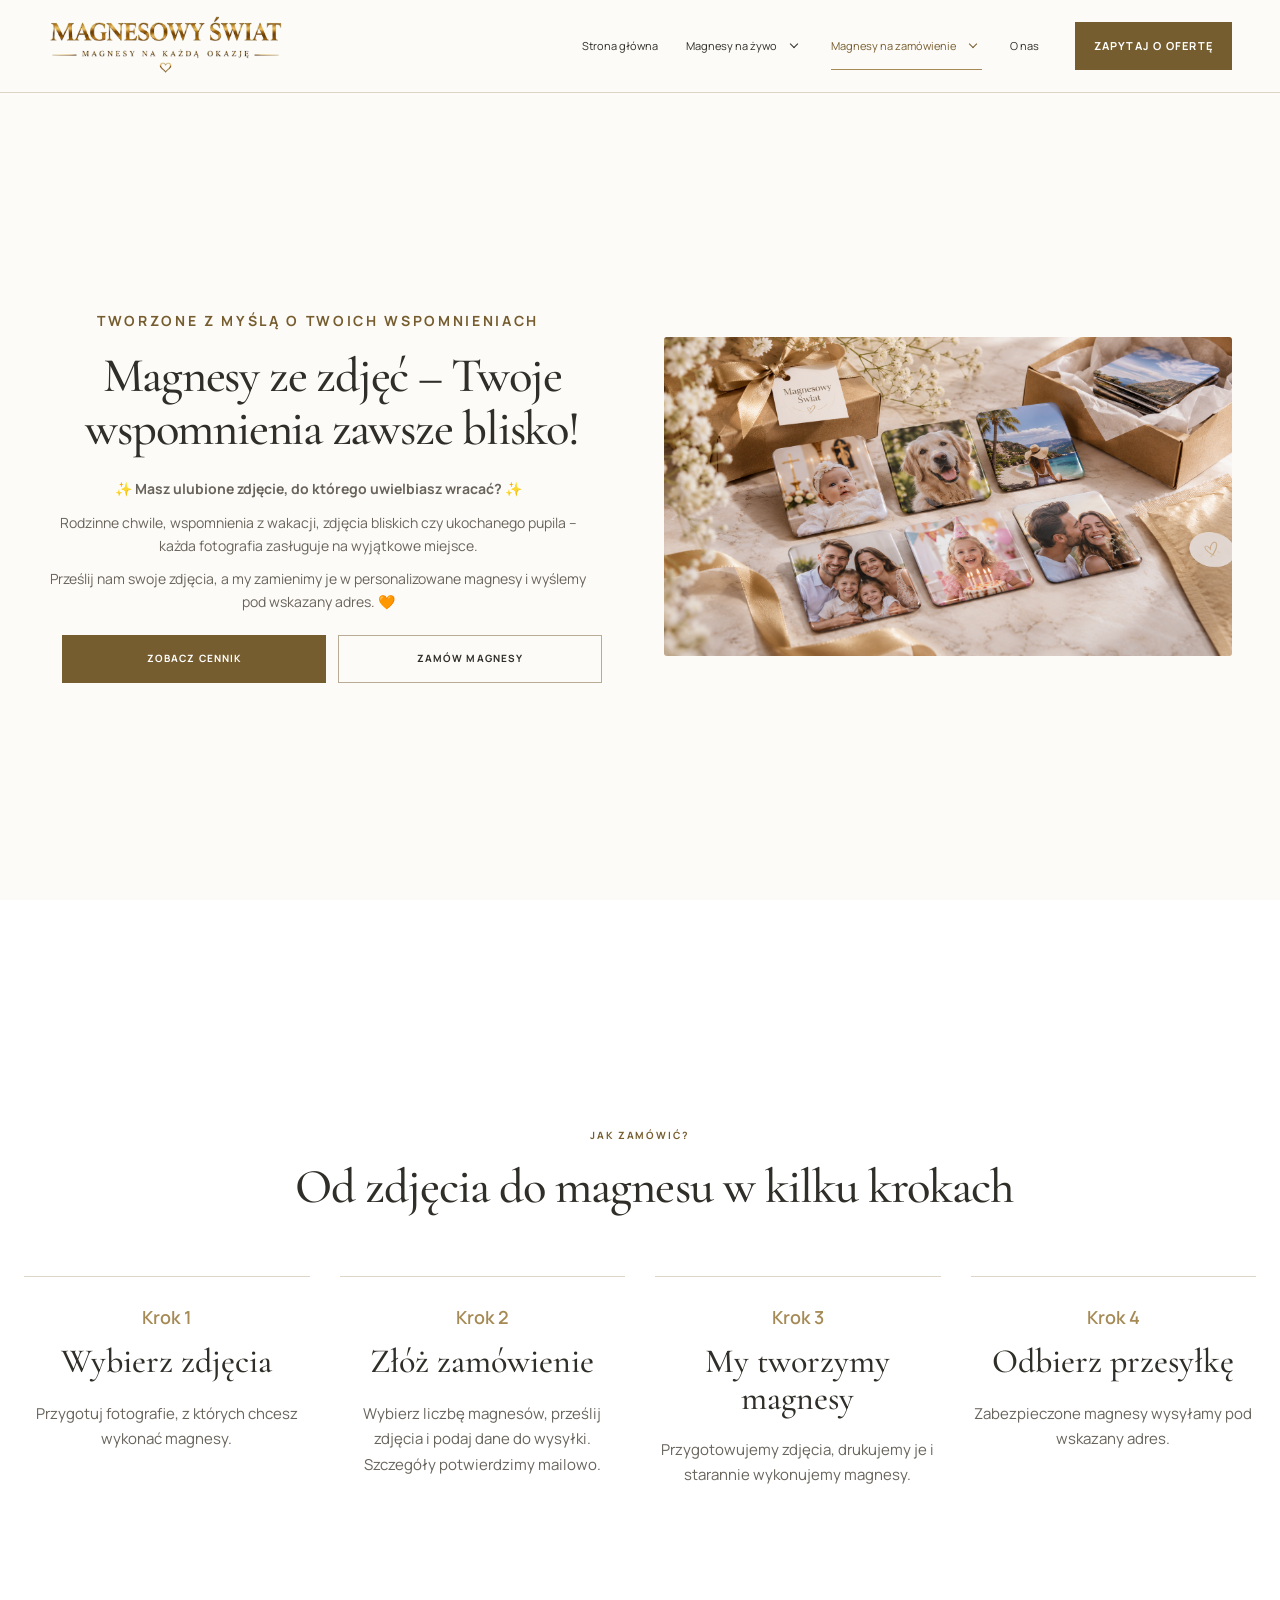
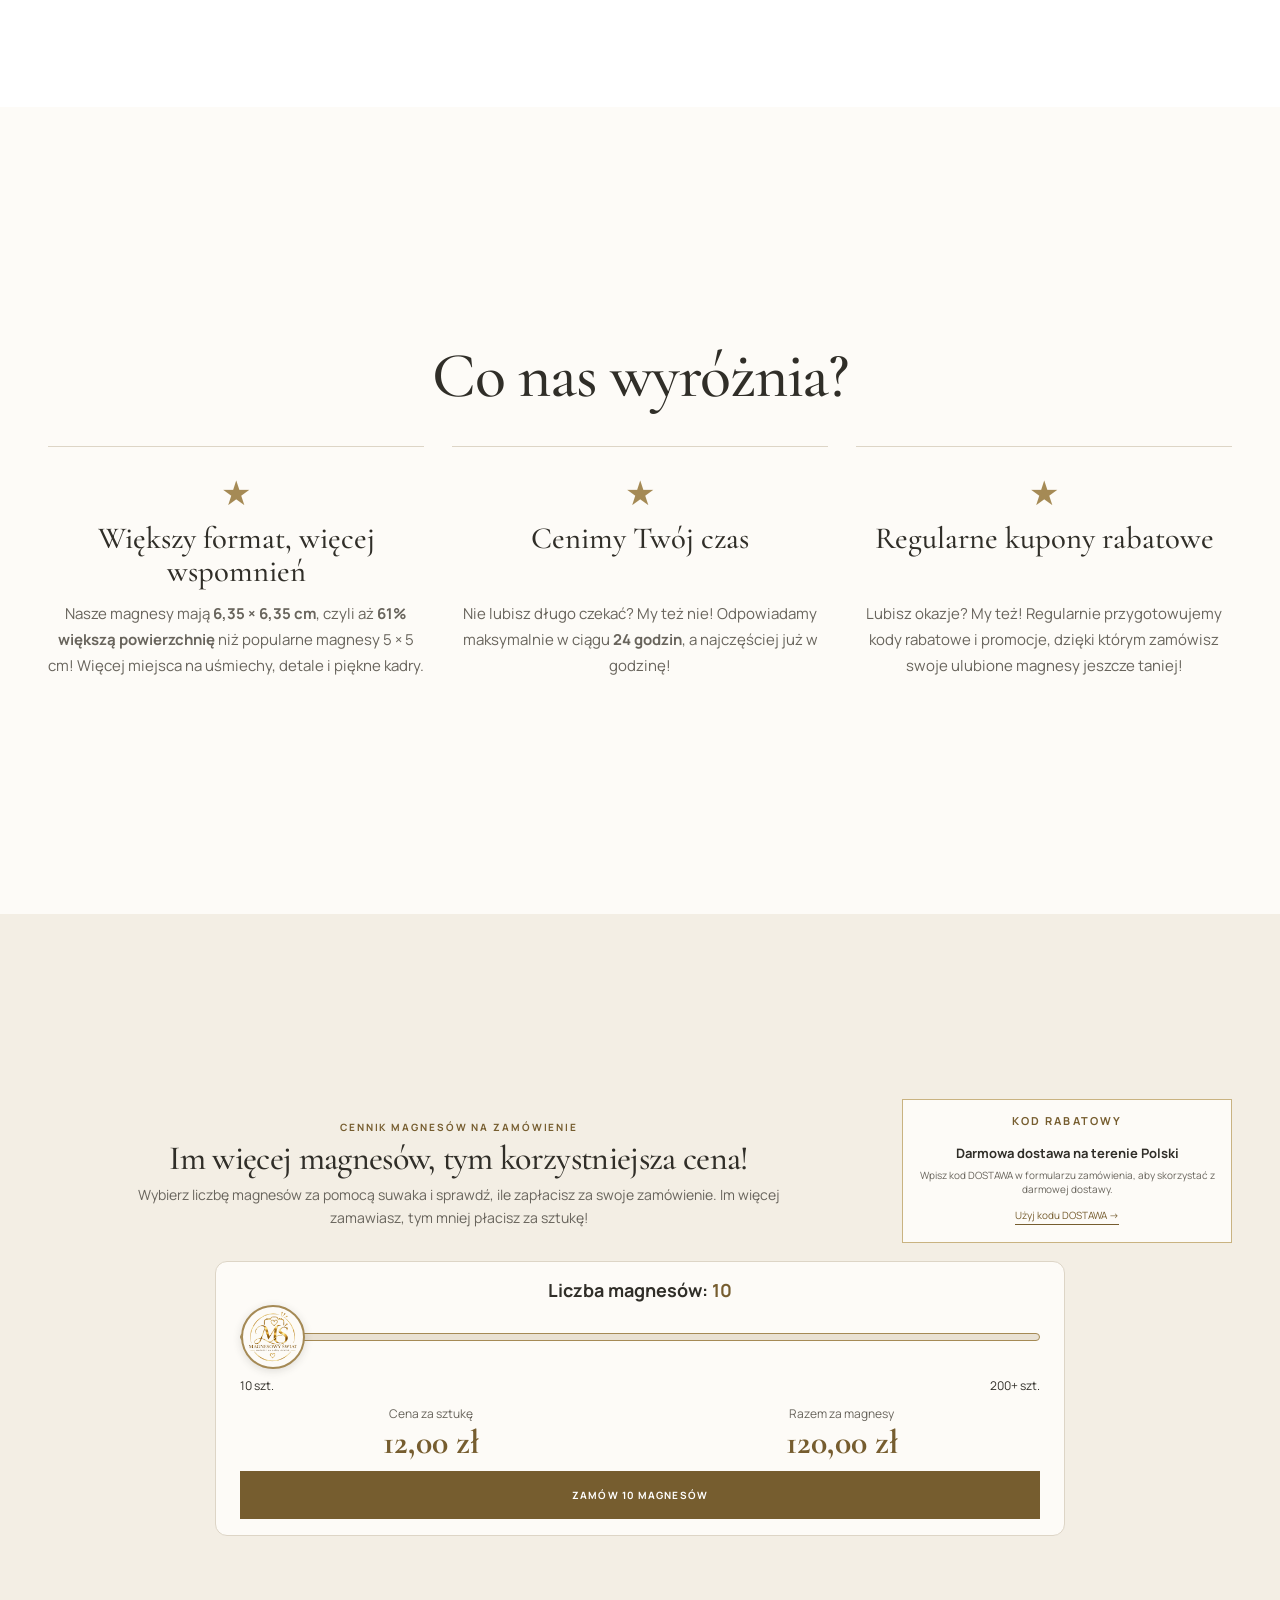
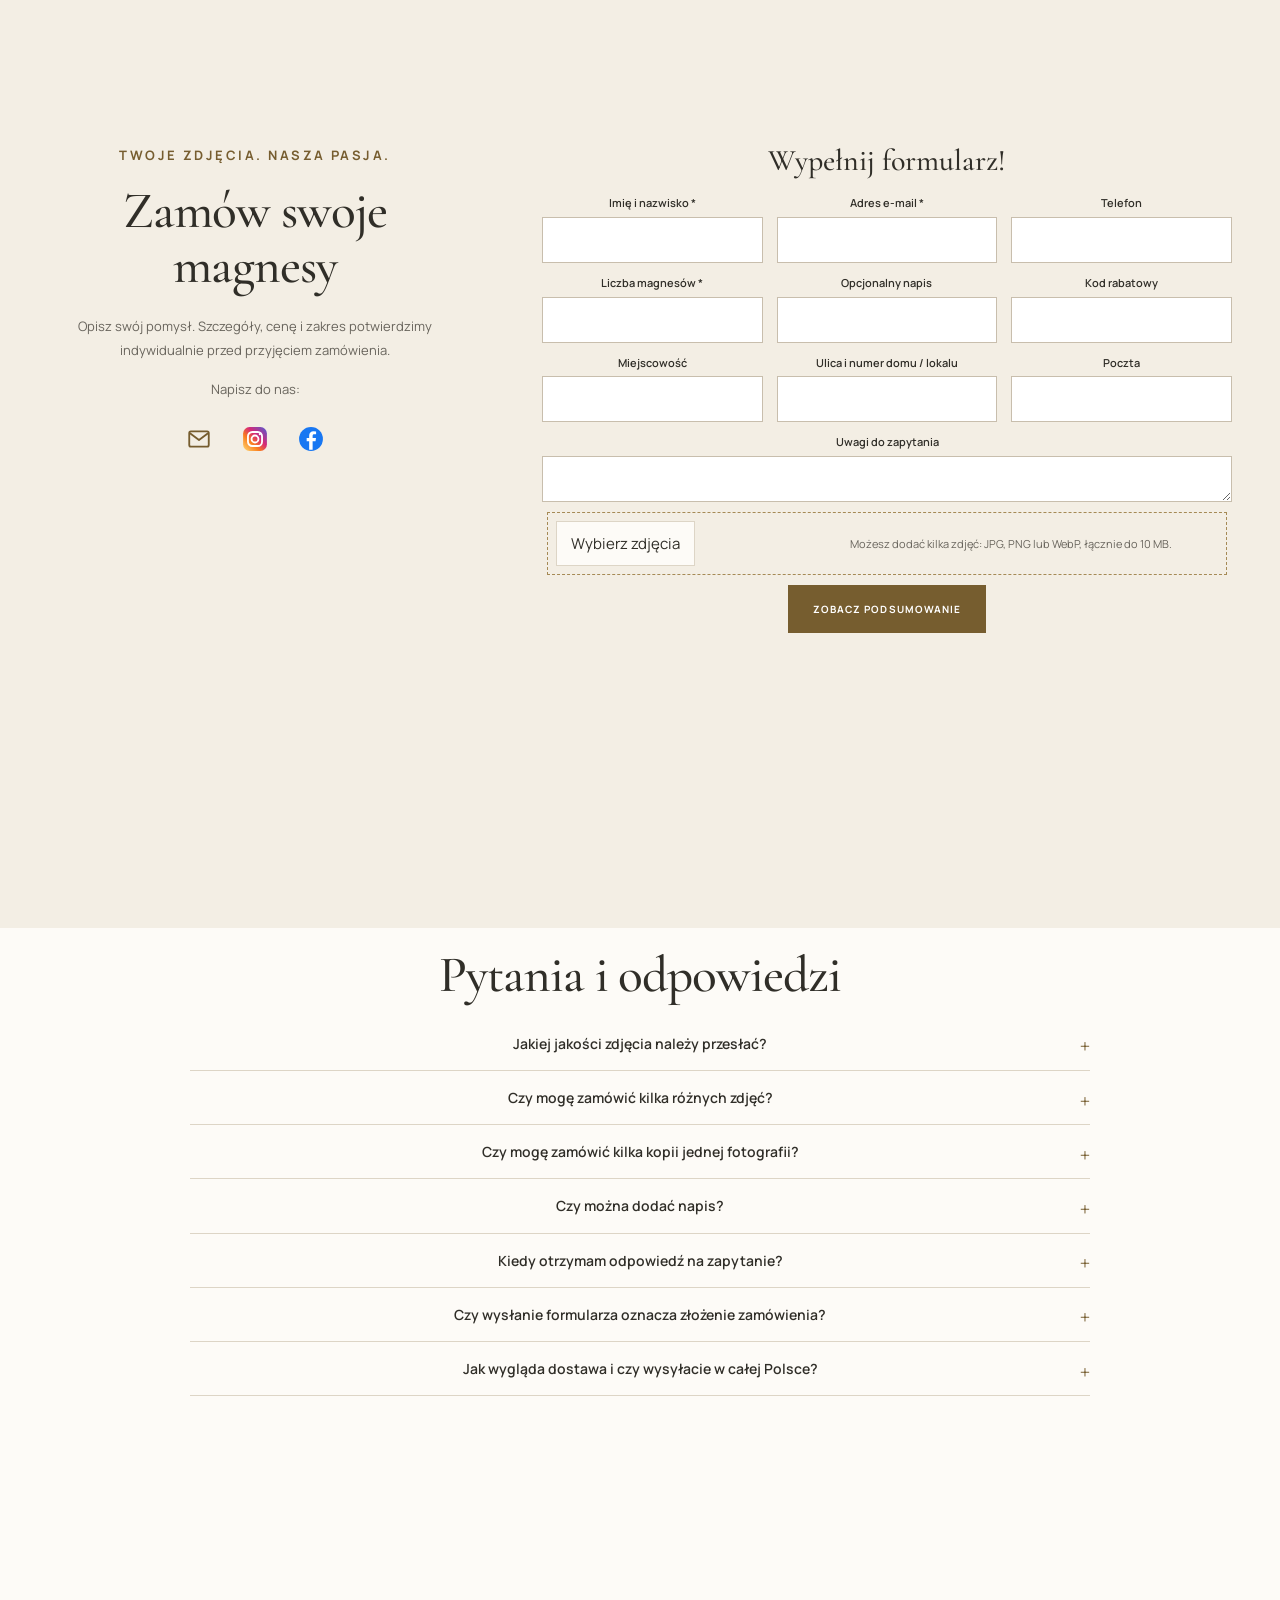
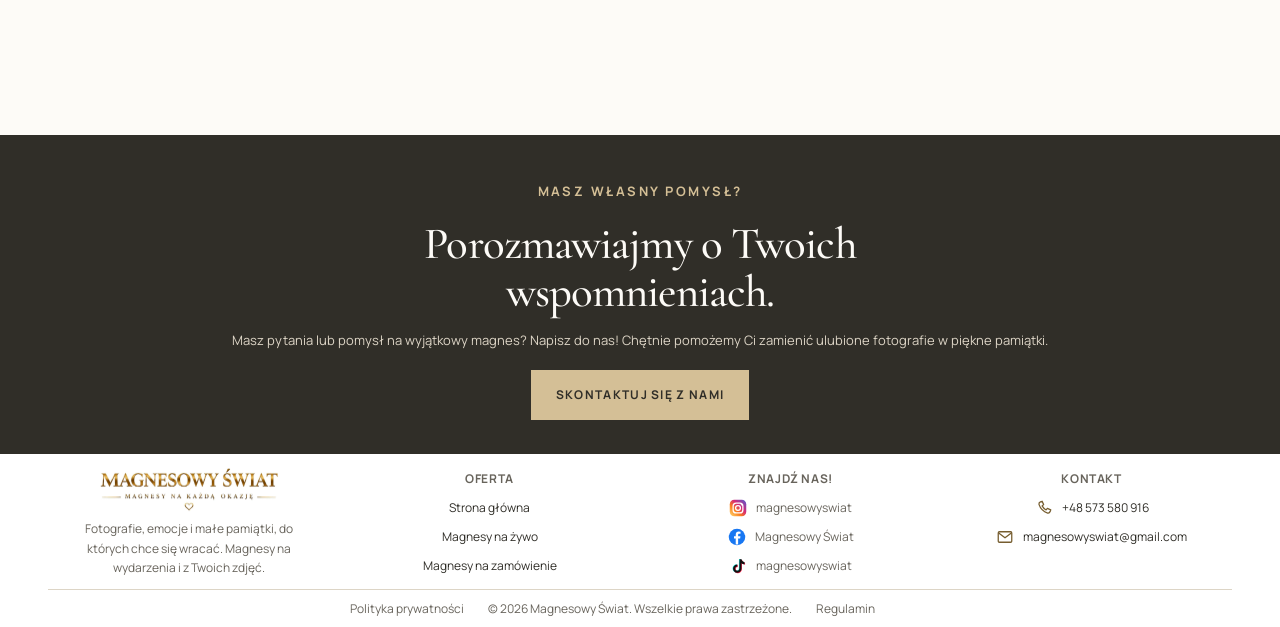
==== commit 187d997c: "Usun-przyklady-z-pol-adresowych" ====
--- a/magnesy-na-zamowienie/index.html
+++ b/magnesy-na-zamowienie/index.html
@@ -3,8 +3,8 @@
 <head>
 <meta charset="utf-8">
 <meta name="viewport" content="width=device-width, initial-scale=1">
-<title>Magnesy na zamówienie ze zdjęć | Magnesowy Świat</title>
-<meta name="description" content="Zamień rodzinne, wakacyjne i ulubione zdjęcia w personalizowane magnesy 6,35 × 6,35 cm. Indywidualne zamówienia i wysyłka na terenie Polski.">
+<title>Magnesy ze zdjęć na zamówienie | Magnesowy Świat</title>
+<meta name="description" content="Zamów personalizowane magnesy ze swoich zdjęć w formacie 6,35 × 6,35 cm. Indywidualne zamówienia i wysyłka na terenie całej Polski.">
 <meta name="robots" content="index, follow">
 <link rel="canonical" href="https://magnesowyswiat.pl/magnesy-na-zamowienie/">
 <script type="application/ld+json">
@@ -18,11 +18,11 @@
 }
 </script>
 <meta name="theme-color" content="#fdfbf7">
-<link rel="icon" type="image/png" href="../images/logo.png">
-<link rel="stylesheet" href="../css/style.css?v=20261112-caption-per-photo">
+<link rel="icon" type="image/png" href="../images/magnesowy-swiat-znak.png">
+<link rel="stylesheet" href="../css/style.css?v=20261120-upload-help-wrap">
 <script src="../js/calendar-pl.js?v=20261108-pl-calendar" defer></script>
 <script src="../js/discounts-order.js?v=20261112-order-delivery-offer" defer></script>
-<script src="../js/script.js?v=20261119-sending-state" defer>
+<script src="../js/script.js?v=20261120-single-photo-copies" defer>
 </script>
 </head>
 <body class="page-order">
@@ -30,7 +30,7 @@
 <header class="site-header">
 <div class="wrap header-inner">
 <a class="brand" href="../" aria-label="Magnesowy Świat — strona główna">
-<img src="../images/logo-header.png" alt="Magnesowy Świat — magnesy na każdą okazję" width="720" height="182">
+<img src="../images/magnesowy-swiat-logo-poziome.png" alt="Magnesowy Świat — magnesy na każdą okazję" width="720" height="182">
 </a>
 <button class="menu-toggle" type="button" aria-expanded="false" aria-controls="navigation" aria-label="Otwórz menu">☰</button>
 <nav id="navigation" class="main-nav" aria-label="Nawigacja główna">
@@ -59,7 +59,7 @@
 </div>
 </div>
 <figure class="hero-image">
-<img src="../images/na-zamowienie-glowne.png" alt="Magnesy ze zdjęciami rodziny, dziecka, psa i wakacji obok ozdobnych pudełek" loading="eager" fetchpriority="high" width="1672" height="941" decoding="async">
+<img src="../images/magnesy-na-zamowienie-zestaw.png" alt="Magnesy ze zdjęciami rodziny, dziecka, psa i wakacji obok ozdobnych pudełek" loading="eager" fetchpriority="high" width="1672" height="941" decoding="async">
 </figure>
 </div>
 </section>
@@ -214,8 +214,8 @@
 </div>
 <fieldset class="field--full" aria-label="Dane do dostawy"><div class="form-grid">
 <div class="field"><label for="f-delivery-town">Miejscowość</label><input id="f-delivery-town" name="Miejscowość dostawy" type="text" autocomplete="shipping address-level2" maxlength="150"></div>
-<div class="field"><label for="f-delivery-street">Ulica i numer domu / lokalu</label><input id="f-delivery-street" name="Ulica i numer domu/lokalu" type="text" autocomplete="shipping street-address" maxlength="200" placeholder="np. Słoneczna 12A/3"></div>
-<div class="field"><label for="f-post-office">Poczta</label><input id="f-post-office" name="Poczta" type="text" maxlength="160" placeholder="00-000 Nazwa miejscowości" pattern="[0-9]{2}-[0-9]{3}\s+\S.*" title="Wpisz kod i miejscowość poczty, np. 34-600 Limanowa"></div>
+<div class="field"><label for="f-delivery-street">Ulica i numer domu / lokalu</label><input id="f-delivery-street" name="Ulica i numer domu/lokalu" type="text" autocomplete="shipping street-address" maxlength="200"></div>
+<div class="field"><label for="f-post-office">Poczta</label><input id="f-post-office" name="Poczta" type="text" maxlength="160" pattern="[0-9]{2}-[0-9]{3}\s+\S.*" title="Wpisz kod i miejscowość poczty, np. 34-600 Limanowa"></div>
 </div></fieldset>
 
 <div class="field field--full">
@@ -295,7 +295,7 @@
 <div class="footer-grid">
 <div class="footer-brand">
 <a href="../">
-<img src="../images/logo-header.png" alt="Magnesowy Świat" width="720" height="182" loading="lazy">
+<img src="../images/magnesowy-swiat-logo-poziome.png" alt="Magnesowy Świat" width="720" height="182" loading="lazy">
 </a>
 <p>Fotografie, emocje i małe pamiątki, do których chce się wracać. Magnesy na wydarzenia i z Twoich zdjęć.</p>
 </div>
--- a/css/style.css
+++ b/css/style.css
@@ -308,7 +308,6 @@
 .upload-picker button { flex-shrink: 0; min-height: 44px; padding: 8px 14px; border: 1px solid var(--line); background: var(--paper); color: var(--ink); }
 .upload-picker button:hover { background: var(--cream); }
 .upload-zone > p { margin: 0; font-size: 11px; line-height: 1.4; }
-@media (min-width: 681px) { .upload-zone > #photo-help { white-space: nowrap; } }
 .photo-previews { display: grid; grid-template-columns: repeat(3, minmax(0, 1fr)); gap: 14px; margin: 20px 0; }
 .photo-previews:empty,
 #photo-status:empty { display: none; }
@@ -349,8 +348,8 @@
 .quantity-calculator input[type="range"] { appearance: none; -webkit-appearance: none; width: 100%; height: 68px; margin: 18px 0 0; padding: 0; border: 0; background: transparent; cursor: pointer; }
 .quantity-calculator input[type="range"]::-webkit-slider-runnable-track { height: 8px; border-radius: 8px; background: var(--sand); border: 1px solid var(--gold); }
 .quantity-calculator input[type="range"]::-moz-range-track { height: 8px; border-radius: 8px; background: var(--sand); border: 1px solid var(--gold); }
-.quantity-calculator input[type="range"]::-webkit-slider-thumb { -webkit-appearance: none; width: 64px; height: 64px; margin-top: -29px; border: 2px solid var(--gold); border-radius: 50%; background: var(--paper) url('../images/logo.png') center / 54px 54px no-repeat; box-shadow: 0 2px 8px #302e2826; }
-.quantity-calculator input[type="range"]::-moz-range-thumb { width: 60px; height: 60px; border: 2px solid var(--gold); border-radius: 50%; background: var(--paper) url('../images/logo.png') center / 54px 54px no-repeat; box-shadow: 0 2px 8px #302e2826; }
+.quantity-calculator input[type="range"]::-webkit-slider-thumb { -webkit-appearance: none; width: 64px; height: 64px; margin-top: -29px; border: 2px solid var(--gold); border-radius: 50%; background: var(--paper) url('../images/magnesowy-swiat-znak.png') center / 54px 54px no-repeat; box-shadow: 0 2px 8px #302e2826; }
+.quantity-calculator input[type="range"]::-moz-range-thumb { width: 60px; height: 60px; border: 2px solid var(--gold); border-radius: 50%; background: var(--paper) url('../images/magnesowy-swiat-znak.png') center / 54px 54px no-repeat; box-shadow: 0 2px 8px #302e2826; }
 .quantity-custom { margin-top: 22px; font-size: 13px; text-align: center; }
 .quantity-range-labels { display: flex; justify-content: space-between; font-size: 12px; }
 .quantity-totals { display: flex; flex-wrap: wrap; justify-content: space-around; gap: 22px; text-align: center; margin: 28px 0; }
@@ -773,7 +772,7 @@
 .hero--live + #jak-dzialamy { padding-top: 24px; }
 .hero--live .hero-copy { text-align: center; }
 .hero--live .hero-copy .eyebrow { margin-bottom: 8px; }
-.hero--live .hero-copy h1 { font-weight: 500; }
+.hero--live .hero-copy h1 { font-size: clamp(32px, 3.5vw, 50px); font-weight: 500; }
 .hero--live .hero-copy p { margin-inline: auto; }
 .hero--live .hero-story { margin-top: 18px; }
 .hero--live .actions { display: grid; grid-template-columns: repeat(2, minmax(0, 1fr)); max-width: 540px; gap: 12px; margin: 22px auto 0; }
@@ -791,6 +790,7 @@
 @media (max-width: 680px) {
  .hero--compact { padding-top: 16px; }
  .hero--compact .hero-copy h1 { font-size: clamp(34px, 9vw, 44px); }
+ .hero--live .hero-copy h1 { font-size: clamp(30px, 8.5vw, 40px); }
  .hero--live .actions { display: grid; grid-template-columns: 1fr 1fr; gap: 10px; }
  .hero--compact .actions .button { padding: 12px 10px; font-size: 10px; letter-spacing: .04em; }
 }
